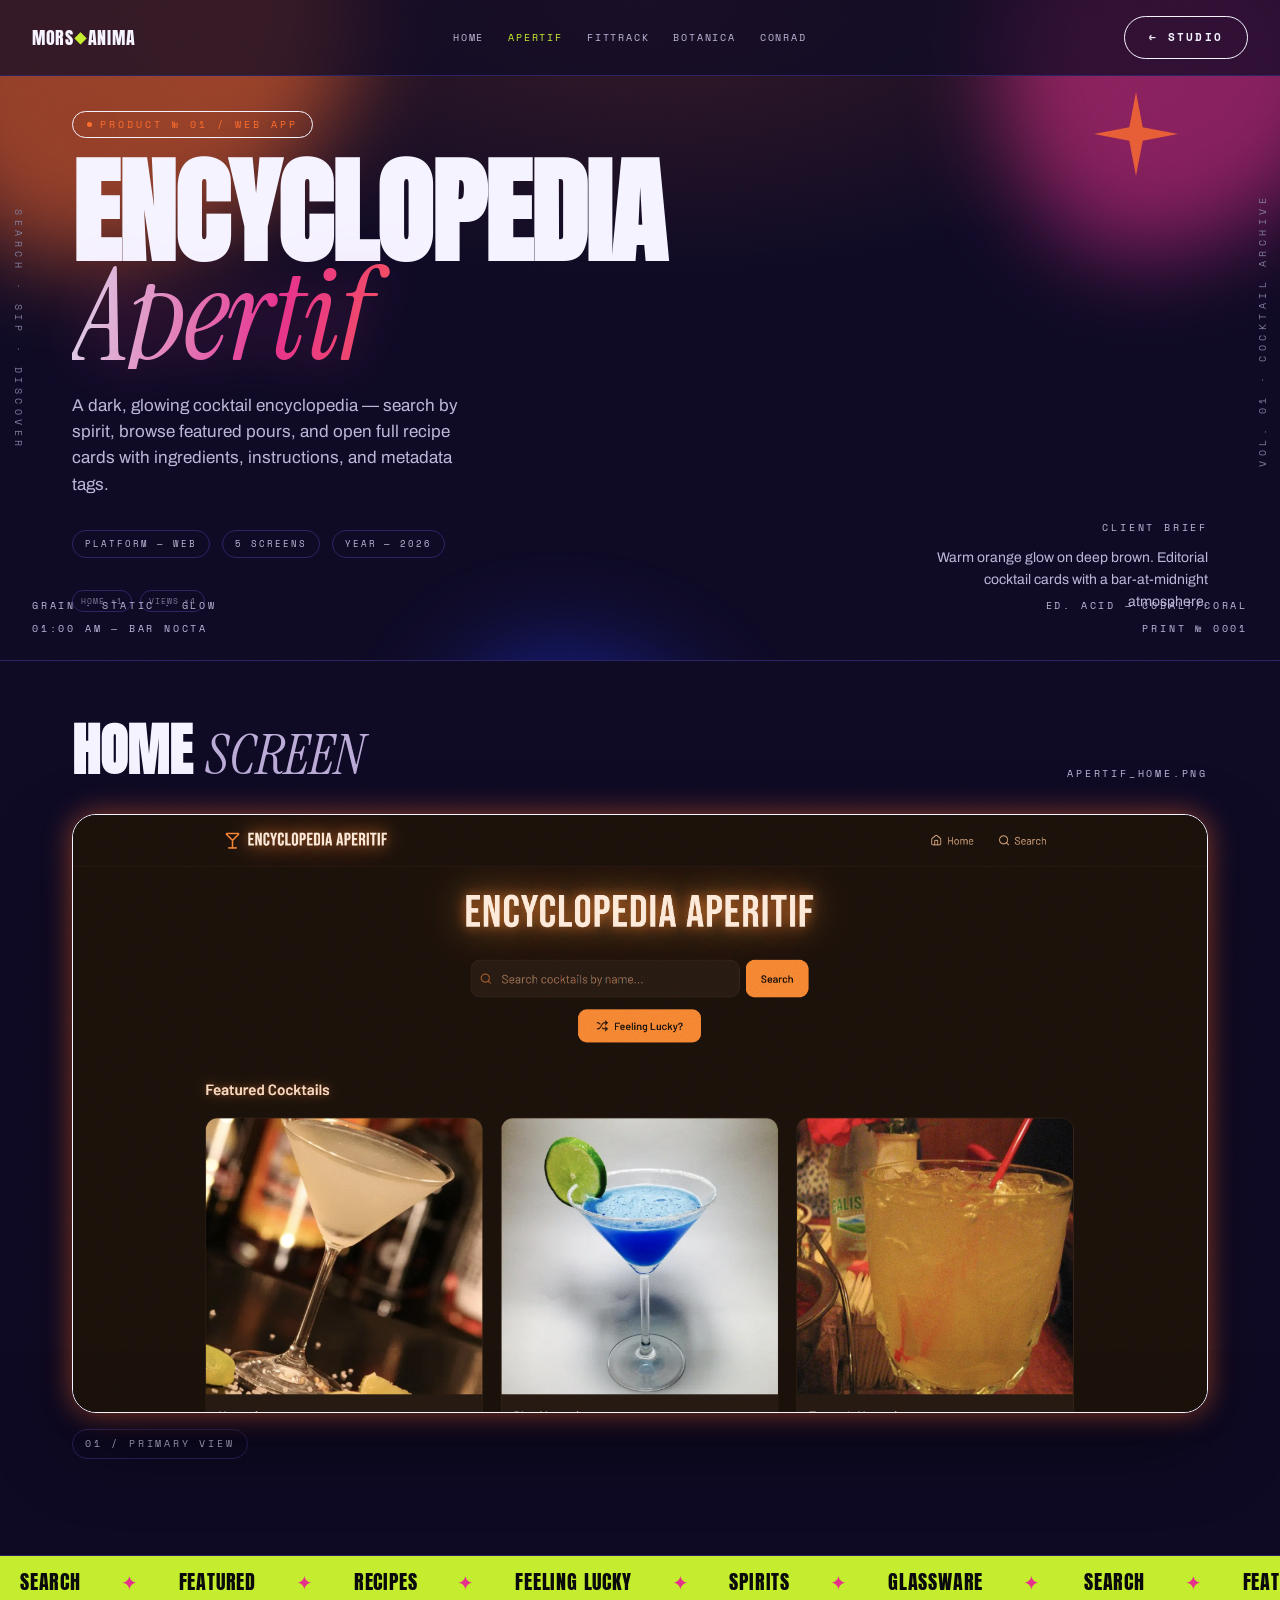
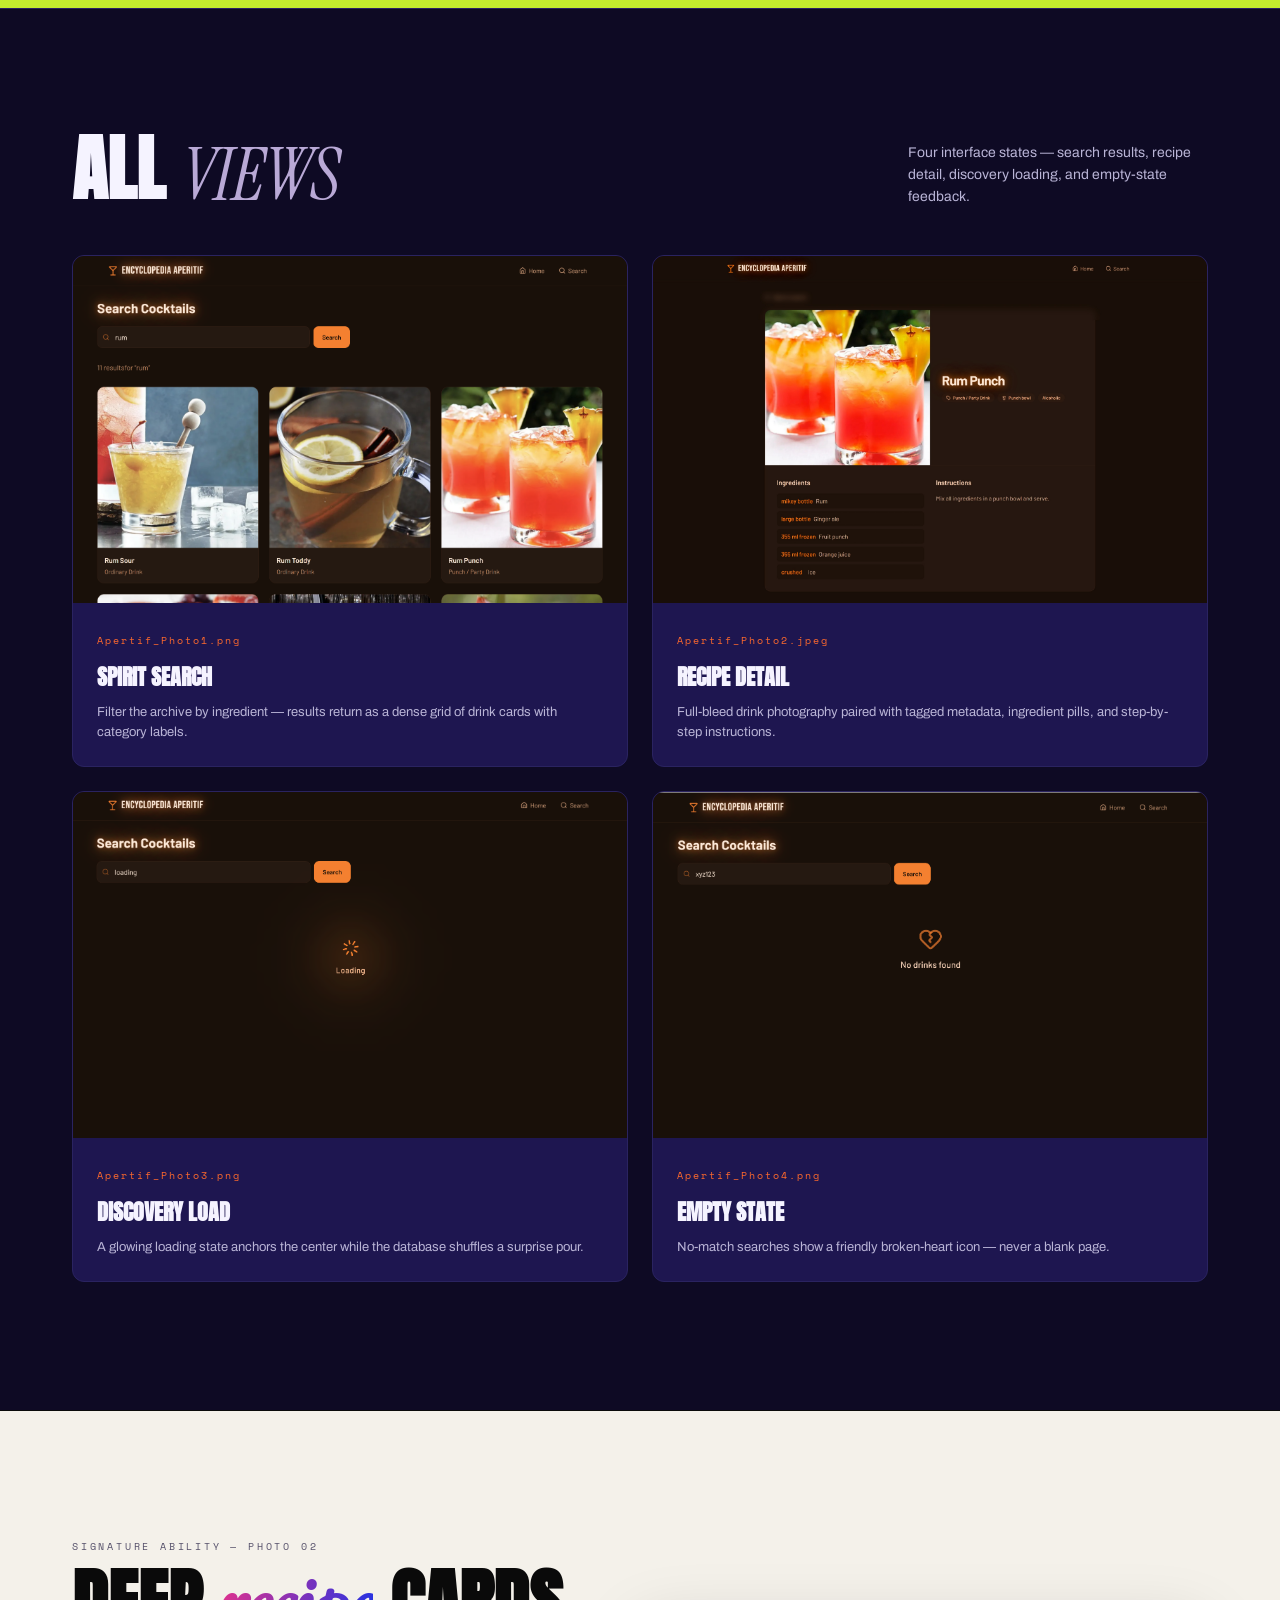
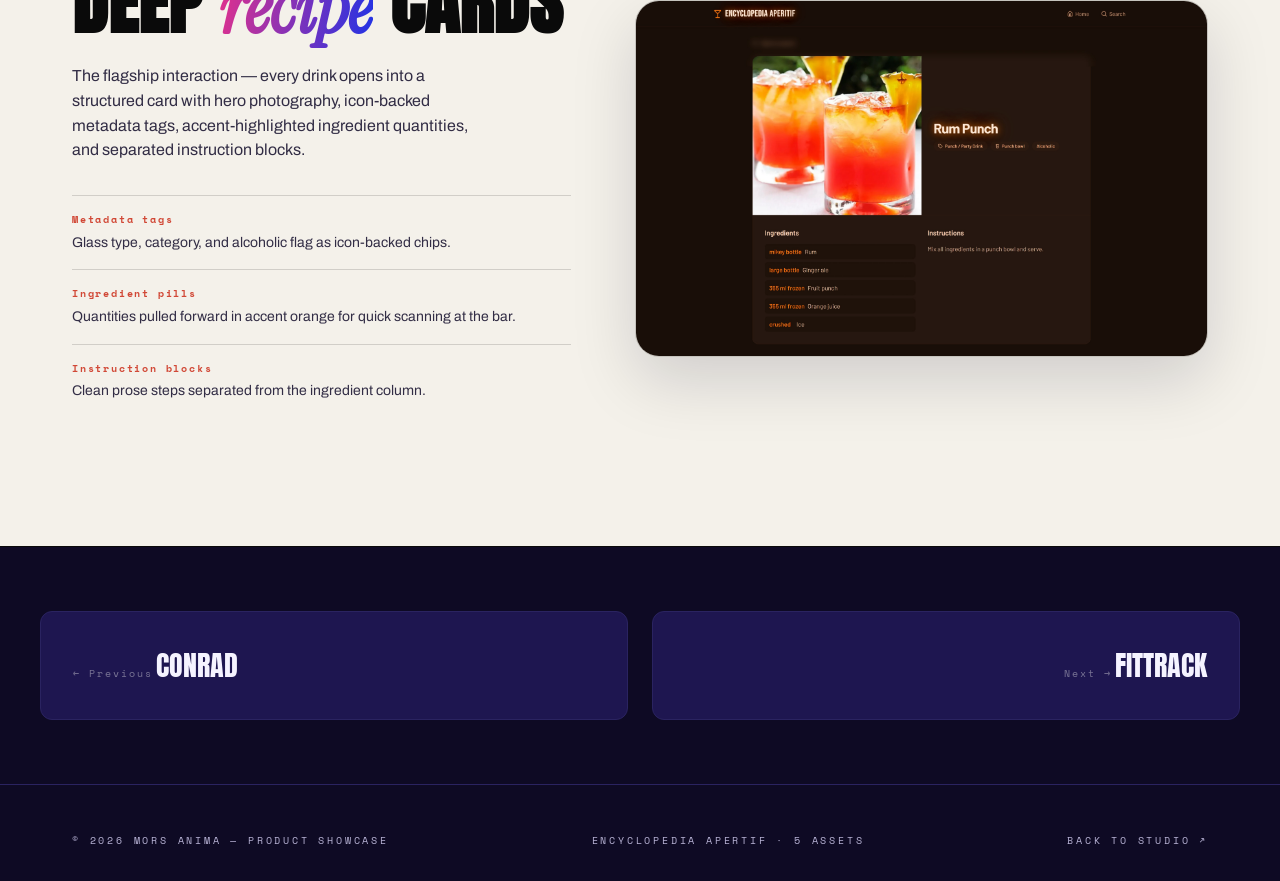
==== product-apertif.html @ 8bf696ba "Initial commit" ====
<!DOCTYPE html>
<html lang="en">
<head>
<meta charset="UTF-8" />
<meta name="viewport" content="width=device-width, initial-scale=1.0" />
<title>Encyclopedia Apertif — Product</title>
<link rel="preconnect" href="https://fonts.googleapis.com" />
<link rel="preconnect" href="https://fonts.gstatic.com" crossorigin />
<link href="https://fonts.googleapis.com/css2?family=Anton&family=Archivo:wght@400;500;600;700;900&family=Instrument+Serif:ital@0;1&family=Space+Mono:wght@400;700&display=swap" rel="stylesheet" />
<link rel="stylesheet" href="product.css" />
</head>
<body class="theme-apertif">
<div class="grain" aria-hidden="true"></div>

<nav>
  <a class="brand" href="index.html">MORS<span>◆</span>ANIMA</a>
  <div class="nav-links">
    <a href="index.html">Home</a>
    <a href="product-apertif.html" class="active">Apertif</a>
    <a href="product-fittrack.html">FitTrack</a>
    <a href="product-botanica.html">Botanica</a>
    <a href="product-conrad.html">Conrad</a>
  </div>
  <a href="index.html" class="btn btn-ghost">← Studio</a>
</nav>

<header class="product-hero">
  <div class="blobs" aria-hidden="true">
    <div class="blob b1"></div>
    <div class="blob b2"></div>
    <div class="blob b3"></div>
  </div>
  <svg class="starburst" viewBox="0 0 100 100" aria-hidden="true">
    <g fill="var(--product-accent)"><path d="M50 0 L58 42 L100 50 L58 58 L50 100 L42 58 L0 50 L42 42 Z"/></g>
  </svg>
  <div class="vtext left">Search · Sip · Discover</div>
  <div class="vtext right">Vol. 01 · Cocktail Archive</div>
  <div class="corner bl">
    <span class="label">Grain · Static · Glow</span>
    <span class="label">01:00 AM — Bar Nocta</span>
  </div>
  <div class="corner br">
    <span class="label">Ed. Acid — Cobalt/Coral</span>
    <span class="label">Print № 0001</span>
  </div>
  <div class="wrap hero-grid">
    <div>
      <span class="kicker">Product № 01 / Web App</span>
      <h1>
        Encyclopedia
        <span class="liquid">Apertif</span>
      </h1>
      <p class="lede">A dark, glowing cocktail encyclopedia — search by spirit, browse featured pours, and open full recipe cards with ingredients, instructions, and metadata tags.</p>
      <div class="meta-row">
        <span class="meta-pill">Platform — Web</span>
        <span class="meta-pill">5 Screens</span>
        <span class="meta-pill">Year — 2026</span>
      </div>
      <div class="image-index">
        <span>Home ×1</span><span>Views ×4</span>
      </div>
    </div>
    <div style="text-align:right">
      <div class="label">Client Brief</div>
      <p style="color:var(--text-2);font-size:14px;margin-top:var(--sp-3);max-width:36ch;margin-left:auto">
        Warm orange glow on deep brown. Editorial cocktail cards with a bar-at-midnight atmosphere.
      </p>
    </div>
  </div>
</header>

<section class="showcase">
  <div class="wrap">
    <div class="showcase-head">
      <h2>Home <em>screen</em></h2>
      <span class="label">Apertif_Home.png</span>
    </div>
    <div class="showcase-frame-wrap">
      <div class="frame">
        <img src="Assets/Encyclopedia%20Apertif/Apertif_Home.png" alt="Encyclopedia Apertif home page with search bar and featured cocktails" />
      </div>
      <span class="frame-label label">01 / Primary view</span>
    </div>
  </div>
</section>

<div class="marquee" aria-hidden="true">
  <div class="marquee-track">
    <span>Search</span><span>Featured</span><span>Recipes</span><span>Feeling Lucky</span><span>Spirits</span><span>Glassware</span>
    <span>Search</span><span>Featured</span><span>Recipes</span><span>Feeling Lucky</span><span>Spirits</span><span>Glassware</span>
  </div>
</div>

<section class="gallery">
  <div class="wrap">
    <div class="sec-head">
      <h2>All <em>views</em></h2>
      <p class="aside">Four interface states — search results, recipe detail, discovery loading, and empty-state feedback.</p>
    </div>
    <div class="gallery-grid gallery-grid-4">
      <article class="shot">
        <img src="Assets/Encyclopedia%20Apertif/Apertif_Photo1.png" alt="Search results for rum cocktails" />
        <div class="shot-body">
          <span class="shot-num">Apertif_Photo1.png</span>
          <h3>Spirit Search</h3>
          <p>Filter the archive by ingredient — results return as a dense grid of drink cards with category labels.</p>
        </div>
      </article>
      <article class="shot">
        <img src="Assets/Encyclopedia%20Apertif/Apertif_Photo2.jpeg" alt="Rum Punch recipe detail page" />
        <div class="shot-body">
          <span class="shot-num">Apertif_Photo2.jpeg</span>
          <h3>Recipe Detail</h3>
          <p>Full-bleed drink photography paired with tagged metadata, ingredient pills, and step-by-step instructions.</p>
        </div>
      </article>
      <article class="shot">
        <img src="Assets/Encyclopedia%20Apertif/Apertif_Photo3.png" alt="Loading state with orange glow spinner" />
        <div class="shot-body">
          <span class="shot-num">Apertif_Photo3.png</span>
          <h3>Discovery Load</h3>
          <p>A glowing loading state anchors the center while the database shuffles a surprise pour.</p>
        </div>
      </article>
      <article class="shot">
        <img src="Assets/Encyclopedia%20Apertif/Apertif_Photo4.png" alt="Empty search state with broken heart icon" />
        <div class="shot-body">
          <span class="shot-num">Apertif_Photo4.png</span>
          <h3>Empty State</h3>
          <p>No-match searches show a friendly broken-heart icon — never a blank page.</p>
        </div>
      </article>
    </div>
  </div>
</section>

<section class="feature">
  <div class="wrap feature-grid">
    <div>
      <div class="label">Signature ability — Photo 02</div>
      <h2>Deep <em>recipe</em> cards</h2>
      <p>The flagship interaction — every drink opens into a structured card with hero photography, icon-backed metadata tags, accent-highlighted ingredient quantities, and separated instruction blocks.</p>
      <ul class="feature-list">
        <li><b>Metadata tags</b>Glass type, category, and alcoholic flag as icon-backed chips.</li>
        <li><b>Ingredient pills</b>Quantities pulled forward in accent orange for quick scanning at the bar.</li>
        <li><b>Instruction blocks</b>Clean prose steps separated from the ingredient column.</li>
      </ul>
    </div>
    <div class="feature-frame">
      <img src="Assets/Encyclopedia%20Apertif/Apertif_Photo2.jpeg" alt="Feature highlight — full recipe card with ingredients and instructions" />
    </div>
  </div>
</section>

<section class="wrap product-nav">
  <a href="product-conrad.html">
    <span class="dir">← Previous</span>
    <span class="name">Conrad</span>
  </a>
  <a href="product-fittrack.html" style="text-align:right">
    <span class="dir">Next →</span>
    <span class="name">FitTrack</span>
  </a>
</section>

<footer>
  <div class="wrap footer-row">
    <span class="label">© 2026 Mors Anima — Product Showcase</span>
    <span class="label">Encyclopedia Apertif · 5 assets</span>
    <a href="index.html" class="label" style="color:var(--text-2);text-decoration:none">Back to studio ↗</a>
  </div>
</footer>
</body>
</html>
---- product.css ----
/* Shared product page styles — extends design.md tokens */
:root {
  --primary: #1E33E6;
  --secondary: #E6318A;
  --accent: #FF6A2C;
  --highlight: #C3ED2E;
  --signal: #D14836;
  --lavender: #B9A9D6;
  --lavender-soft: #DCD3EC;
  --bg: #0E0A24;
  --surface: #171041;
  --card: #1E1650;
  --cream: #F4F1EA;
  --text: #F5F3FF;
  --text-2: #B9B4D6;
  --text-muted: #7A7595;
  --ink: #0A0A0A;
  --border: #2A2360;
  --border-strong: #F5F3FF;
  --sp-1: 4px; --sp-2: 8px; --sp-3: 12px; --sp-4: 16px;
  --sp-6: 24px; --sp-8: 32px; --sp-12: 48px; --sp-16: 64px;
  --sp-24: 96px; --sp-32: 128px;
  --r-sm: 4px; --r-md: 8px; --r-lg: 12px; --r-xl: 24px; --r-full: 9999px;
  --glow: 0 0 24px rgba(30,51,230,.55);
  --glow-pink: 0 0 28px rgba(230,49,138,.55);
  --glow-lime: 0 0 26px rgba(195,237,46,.5);
  --ease: cubic-bezier(0.22, 1, 0.36, 1);
  --fast: 120ms; --medium: 240ms; --slow: 480ms;
  --f-display: "Instrument Serif", Georgia, serif;
  --f-cond: "Anton", "Archivo", sans-serif;
  --f-ui: "Archivo", system-ui, sans-serif;
  --f-mono: "Space Mono", ui-monospace, monospace;
  --product-accent: var(--accent);
  --product-glow: 0 0 28px rgba(255,106,44,.45);
  --hero-tint: rgba(30,51,230,.18);
}

* { margin: 0; padding: 0; box-sizing: border-box; }
html { scroll-behavior: smooth; }
body {
  background: var(--bg); color: var(--text);
  font-family: var(--f-ui); line-height: 1.55;
  overflow-x: hidden; -webkit-font-smoothing: antialiased;
}

.grain {
  position: fixed; inset: -50%; width: 200%; height: 200%;
  pointer-events: none; z-index: 9999; opacity: .16; mix-blend-mode: overlay;
  background-image: url("data:image/svg+xml,%3Csvg xmlns='http://www.w3.org/2000/svg' width='200' height='200'%3E%3Cfilter id='n'%3E%3CfeTurbulence type='fractalNoise' baseFrequency='0.85' numOctaves='3' stitchTiles='stitch'/%3E%3C/filter%3E%3Crect width='100%25' height='100%25' filter='url(%23n)'/%3E%3C/svg%3E");
  animation: static 0.6s steps(3) infinite;
}
@keyframes static {
  0% { transform: translate(0,0); }
  33% { transform: translate(-3%, 2%); }
  66% { transform: translate(2%, -2%); }
  100% { transform: translate(0,0); }
}
/* liquid motion — shared with the studio index */
@keyframes float1 { 0%,100%{transform:translate(0,0) scale(1)} 50%{transform:translate(50px,36px) scale(1.12)} }
@keyframes float2 { 0%,100%{transform:translate(0,0) scale(1)} 50%{transform:translate(-44px,-26px) scale(1.08)} }
@keyframes float3 { 0%,100%{transform:translate(0,0) scale(1)} 50%{transform:translate(26px,-44px) scale(0.9)} }
@keyframes morph {
  0%,100% { border-radius: 42% 58% 63% 37% / 45% 44% 56% 55%; }
  50%     { border-radius: 60% 40% 38% 62% / 58% 55% 45% 42%; }
}
@keyframes spin { to { transform: rotate(360deg); } }

.label {
  font-family: var(--f-mono); font-size: 10px; letter-spacing: .28em;
  text-transform: uppercase; color: var(--text-2);
}
.wrap { max-width: 1200px; margin: 0 auto; padding: 0 var(--sp-8); }

nav {
  position: fixed; top: 0; left: 0; right: 0; z-index: 100;
  display: flex; align-items: center; justify-content: space-between;
  padding: var(--sp-4) var(--sp-8);
  backdrop-filter: blur(8px);
  background: rgba(14,10,36,.72);
  border-bottom: 1px solid var(--border);
}
.brand {
  font-family: var(--f-cond); font-size: 18px; letter-spacing: .04em;
  text-transform: uppercase; text-decoration: none; color: var(--text);
}
.brand span { color: var(--highlight); }
.nav-links { display: flex; gap: var(--sp-6); flex-wrap: wrap; }
.nav-links a {
  font-family: var(--f-mono); font-size: 10px; letter-spacing: .18em;
  text-transform: uppercase; color: var(--text-2); text-decoration: none;
  transition: color var(--fast) var(--ease);
}
.nav-links a:hover, .nav-links a.active { color: var(--highlight); }
@media (max-width: 820px) { .nav-links { display: none; } }

.btn {
  font-family: var(--f-mono); font-size: 11px; letter-spacing: .2em;
  text-transform: uppercase; font-weight: 700;
  padding: 12px 24px; border-radius: var(--r-full);
  border: 1px solid transparent; cursor: pointer; text-decoration: none;
  display: inline-flex; align-items: center; gap: 8px;
  transition: transform var(--medium) var(--ease), box-shadow var(--medium) var(--ease);
}
.btn-primary { background: var(--primary); color: var(--text); box-shadow: var(--glow); }
.btn-primary:hover { transform: scale(1.03); }
.btn-ghost { border-color: var(--border-strong); color: var(--text); }
.btn-ghost:hover { border-color: var(--highlight); color: var(--highlight); }

/* ============ PRODUCT HERO ============ */
.product-hero {
  position: relative; padding: 110px var(--sp-8) var(--sp-12);
  overflow: hidden; border-bottom: 1px solid var(--border);
}
.product-hero::before {
  content: ""; position: absolute; inset: 0; z-index: 0;
  background: radial-gradient(ellipse 70% 60% at 50% 0%, var(--hero-tint), transparent 70%);
}
/* liquid blobs — decorative background layer (Principle 13) */
.product-hero .blobs {
  position: absolute; inset: 0; z-index: 0; pointer-events: none;
  filter: blur(46px); opacity: .55;
}
.product-hero .blob {
  position: absolute; mix-blend-mode: screen;
  border-radius: 42% 58% 63% 37% / 45% 44% 56% 55%;
  animation: float1 18s var(--ease) infinite, morph 12s var(--ease) infinite;
}
.product-hero .blob.b1 { width: 460px; height: 460px; background: var(--product-accent); top: -30%; left: -8%; }
.product-hero .blob.b2 { width: 360px; height: 360px; background: var(--secondary); top: -16%; right: -6%; animation: float2 22s var(--ease) infinite, morph 14s var(--ease) infinite; }
.product-hero .blob.b3 { width: 280px; height: 280px; background: var(--primary); bottom: -40%; left: 34%; opacity: .8; animation: float3 16s var(--ease) infinite, morph 10s var(--ease) infinite; }

/* starburst stamp motif (Principle 10) */
.product-hero .starburst {
  position: absolute; z-index: 1; width: 84px; height: 84px;
  top: 92px; right: 8%; opacity: .8;
  animation: spin 26s linear infinite;
}
@media (max-width: 900px) { .product-hero .starburst { display: none; } }

/* four-margin micro-labels — editorial density */
.product-hero .corner {
  position: absolute; z-index: 3;
}
.product-hero .corner.bl { bottom: var(--sp-6); left: var(--sp-8); }
.product-hero .corner.br { bottom: var(--sp-6); right: var(--sp-8); text-align: right; }
.product-hero .corner .label + .label { display: block; margin-top: 4px; }
@media (max-width: 900px) { .product-hero .corner { display: none; } }

.hero-grid {
  position: relative; z-index: 2;
  display: grid; grid-template-columns: 1fr 1fr; gap: var(--sp-12); align-items: end;
}
@media (max-width: 900px) { .hero-grid { grid-template-columns: 1fr; } }

.kicker {
  display: inline-flex; align-items: center; gap: var(--sp-2);
  font-family: var(--f-mono); font-size: 10px; letter-spacing: .3em;
  text-transform: uppercase; color: var(--product-accent);
  border: 1px solid var(--border-strong); border-radius: var(--r-full);
  padding: 5px 14px; margin-bottom: var(--sp-6);
}
.kicker::before {
  content: ""; width: 5px; height: 5px; border-radius: 50%;
  background: var(--product-accent); box-shadow: var(--product-glow);
}

.product-hero h1 {
  font-family: var(--f-cond);
  font-size: clamp(48px, 9vw, 120px);
  line-height: .88; text-transform: uppercase; letter-spacing: -.01em;
}
.product-hero h1 .liquid {
  display: block;
  font-family: var(--f-display); font-style: italic; font-weight: 400;
  text-transform: none; letter-spacing: -.02em;
  font-size: clamp(52px, 10vw, 140px); line-height: .82;
  background: linear-gradient(100deg, var(--lavender-soft), var(--secondary) 35%, var(--product-accent) 75%, var(--highlight));
  -webkit-background-clip: text; background-clip: text; color: transparent;
  filter: drop-shadow(0 4px 24px rgba(230,49,138,.3));
}
.product-hero .lede { color: var(--text-2); font-size: 17px; max-width: 42ch; margin-top: var(--sp-6); }
.meta-row { display: flex; flex-wrap: wrap; gap: var(--sp-3); margin-top: var(--sp-8); }
.meta-pill {
  font-family: var(--f-mono); font-size: 9px; letter-spacing: .22em;
  text-transform: uppercase; padding: 6px 12px;
  border: 1px solid var(--border); border-radius: var(--r-full); color: var(--text-2);
}

.vtext {
  position: absolute; z-index: 3; top: 50%;
  writing-mode: vertical-rl; transform: translateY(-50%);
  font-family: var(--f-mono); font-size: 10px; letter-spacing: .45em;
  text-transform: uppercase; color: var(--text-muted);
}
.vtext.left { left: 10px; }
.vtext.right { right: 10px; transform: translateY(-50%) rotate(180deg); }
@media (max-width: 900px) { .vtext { display: none; } }

/* ============ HOME SHOWCASE ============ */
.showcase { padding: var(--sp-16) 0 var(--sp-24); position: relative; }
.showcase-head {
  display: flex; justify-content: space-between; align-items: flex-end;
  gap: var(--sp-8); margin-bottom: var(--sp-8); flex-wrap: wrap;
}
.showcase-head h2 {
  font-family: var(--f-cond); font-size: clamp(32px, 5vw, 56px);
  text-transform: uppercase; line-height: .92;
}
.showcase-head h2 em { font-family: var(--f-display); font-style: italic; color: var(--lavender); font-weight: 400; }

.showcase-frame-wrap {
  display: flex; flex-direction: column; align-items: flex-start; gap: var(--sp-4);
}
.frame {
  position: relative; width: 100%;
  border: 1px solid var(--border-strong);
  border-radius: var(--r-xl); overflow: hidden;
  box-shadow: var(--product-glow), 0 32px 80px rgba(0,0,0,.45);
}
.frame::before {
  content: ""; position: absolute; inset: 0; z-index: 2; pointer-events: none;
  background-image: url("data:image/svg+xml,%3Csvg xmlns='http://www.w3.org/2000/svg' width='160' height='160'%3E%3Cfilter id='g'%3E%3CfeTurbulence type='fractalNoise' baseFrequency='0.75' numOctaves='3'/%3E%3C/filter%3E%3Crect width='100%25' height='100%25' filter='url(%23g)' opacity='0.12'/%3E%3C/svg%3E");
  mix-blend-mode: overlay;
}
.frame img { display: block; width: 100%; height: auto; vertical-align: middle; }
.frame-label {
  display: inline-block;
  background: rgba(14,10,36,.85); border: 1px solid var(--border);
  padding: 6px 12px; border-radius: var(--r-full);
}

/* ============ MARQUEE ============ */
.marquee {
  border-top: 1px solid var(--border); border-bottom: 1px solid var(--border);
  background: var(--highlight); color: var(--ink);
  overflow: hidden; white-space: nowrap; padding: 10px 0;
}
.marquee-track { display: inline-block; animation: scroll 20s linear infinite; }
.marquee-track span {
  font-family: var(--f-cond); font-size: 20px; text-transform: uppercase;
  letter-spacing: .04em; padding: 0 20px;
}
.marquee-track span::after { content: "✦"; margin-left: 40px; color: var(--secondary); }
@keyframes scroll { to { transform: translateX(-50%); } }

/* ============ SECONDARY GALLERY ============ */
.gallery { padding: var(--sp-32) 0; }
.sec-head {
  display: flex; align-items: flex-end; justify-content: space-between;
  gap: var(--sp-8); margin-bottom: var(--sp-12); flex-wrap: wrap;
}
.sec-head h2 {
  font-family: var(--f-cond); font-size: clamp(36px, 6vw, 72px);
  line-height: .9; text-transform: uppercase; max-width: 14ch;
}
.sec-head h2 em { font-family: var(--f-display); font-style: italic; color: var(--lavender); font-weight: 400; }
.sec-head .aside { max-width: 300px; color: var(--text-2); font-size: 14px; }

.gallery-grid {
  display: grid; grid-template-columns: repeat(3, 1fr); gap: var(--sp-6);
}
@media (max-width: 900px) { .gallery-grid { grid-template-columns: 1fr; } }

.shot {
  position: relative; background: var(--card); border: 1px solid var(--border);
  border-radius: var(--r-lg); overflow: hidden;
  transition: transform var(--medium) var(--ease), border-color var(--fast), box-shadow var(--medium);
}
.shot:hover { transform: translateY(-4px); border-color: var(--primary); box-shadow: var(--glow); }
.shot img { width: 100%; display: block; aspect-ratio: 16/10; object-fit: cover; object-position: top; }
.shot-body { padding: var(--sp-6); position: relative; z-index: 1; }
.shot-num { font-family: var(--f-mono); font-size: 10px; letter-spacing: .2em; color: var(--product-accent); }
.shot h3 { font-family: var(--f-cond); font-size: 22px; text-transform: uppercase; margin: var(--sp-2) 0 var(--sp-2); }
.shot p { font-size: 13px; color: var(--text-2); }

/* ============ FEATURE SPOTLIGHT ============ */
.feature {
  padding: var(--sp-32) 0;
  background: var(--cream); color: var(--ink);
  border-top: 1px solid var(--ink); border-bottom: 1px solid var(--ink);
}
.feature-grid {
  display: grid; grid-template-columns: 1fr 1.15fr; gap: var(--sp-16); align-items: center;
}
@media (max-width: 900px) { .feature-grid { grid-template-columns: 1fr; } }
.feature-grid.reverse { grid-template-columns: 1.15fr 1fr; }
@media (max-width: 900px) { .feature-grid.reverse { grid-template-columns: 1fr; } }

.feature .label { color: #55506a; }
.feature h2 {
  font-family: var(--f-cond); font-size: clamp(36px, 6vw, 72px);
  line-height: .88; text-transform: uppercase; margin-top: var(--sp-4);
}
.feature h2 em {
  font-family: var(--f-display); font-style: italic; text-transform: none;
  background: linear-gradient(100deg, var(--secondary), var(--primary));
  -webkit-background-clip: text; background-clip: text; color: transparent;
}
.feature p { margin-top: var(--sp-6); font-size: 16px; color: #322d45; max-width: 44ch; }
.feature-list { margin-top: var(--sp-8); list-style: none; }
.feature-list li {
  border-top: 1px solid rgba(10,10,10,.15); padding: var(--sp-4) 0;
  font-size: 14px; color: #322d45;
}
.feature-list li b {
  display: block; font-family: var(--f-mono); font-size: 10px;
  letter-spacing: .18em; color: var(--signal); margin-bottom: 4px;
}

.feature-frame {
  border: 1px solid rgba(10,10,10,.2); border-radius: var(--r-xl);
  overflow: hidden; box-shadow: 0 24px 64px rgba(10,10,36,.15);
}
.feature-frame img { width: 100%; display: block; }
.feature-frame.mobile img { max-width: 360px; margin: 0 auto; }

/* multi-feature layouts */
.features-dark {
  padding: var(--sp-32) 0;
  border-top: 1px solid var(--border);
}
.features-dark .sec-head { margin-bottom: var(--sp-16); }
.feature-stack { display: flex; flex-direction: column; gap: var(--sp-24); }
.feature-block {
  display: grid; grid-template-columns: 1fr 1fr; gap: var(--sp-12); align-items: start;
  padding-bottom: var(--sp-24); border-bottom: 1px solid var(--border);
}
.feature-block:last-child { border-bottom: none; padding-bottom: 0; }
.feature-block.reverse { direction: rtl; }
.feature-block.reverse > * { direction: ltr; }
@media (max-width: 900px) {
  .feature-block, .feature-block.reverse { grid-template-columns: 1fr; direction: ltr; }
}
.feature-block .feature-copy h3 {
  font-family: var(--f-cond); font-size: clamp(28px, 4vw, 48px);
  text-transform: uppercase; line-height: .92; margin: var(--sp-4) 0 var(--sp-4);
}
.feature-block .feature-copy h3 em {
  font-family: var(--f-display); font-style: italic; text-transform: none; color: var(--lavender);
}
.feature-block .feature-copy p { color: var(--text-2); font-size: 15px; max-width: 42ch; }
/* feature-list on a dark canvas — keep detail text readable (soft lavender) */
.features-dark .feature-list li { color: var(--text-2); border-top-color: var(--border); }
.features-dark .feature-list li b { font-size: 13px; }
.feature-block .feature-num {
  font-family: var(--f-mono); font-size: 10px; letter-spacing: .22em;
  color: var(--product-accent);
}
.feature-block .frame-dark {
  border: 1px solid var(--border); border-radius: var(--r-xl); overflow: hidden;
  box-shadow: var(--product-glow);
}
.feature-block .frame-dark img { width: 100%; display: block; }
.feature-block .frame-dark.mobile { max-width: 380px; margin: 0 auto; }
.feature-block .frame-dark.modal { max-width: min(480px, 100%); margin: 0 auto; }

.gallery-grid-4 {
  grid-template-columns: repeat(2, 1fr);
}
@media (max-width: 640px) { .gallery-grid-4 { grid-template-columns: 1fr; } }

.gallery-grid-2 {
  grid-template-columns: repeat(2, 1fr); max-width: 820px; margin: 0 auto;
}
@media (max-width: 640px) { .gallery-grid-2 { grid-template-columns: 1fr; } }

.shot--mobile img { aspect-ratio: 9/19; object-fit: cover; object-position: top; }
.shot--wide img { aspect-ratio: 16/9; }
/* full-page captures — show the whole screenshot uncropped */
.shot--full img { aspect-ratio: auto; height: auto; object-fit: contain; background: var(--surface); }

.image-index {
  display: flex; flex-wrap: wrap; gap: var(--sp-2); margin-top: var(--sp-8);
}
.image-index span {
  font-family: var(--f-mono); font-size: 8px; letter-spacing: .12em;
  text-transform: uppercase; padding: 4px 8px;
  border: 1px solid var(--border); border-radius: var(--r-full); color: var(--text-muted);
}

/* ============ PRODUCT NAV FOOTER ============ */
.product-nav {
  padding: var(--sp-16) 0;
  display: grid; grid-template-columns: 1fr 1fr; gap: var(--sp-6);
}
@media (max-width: 640px) { .product-nav { grid-template-columns: 1fr; } }
.product-nav a {
  display: block; padding: var(--sp-8); background: var(--card);
  border: 1px solid var(--border); border-radius: var(--r-lg);
  text-decoration: none; color: var(--text);
  transition: border-color var(--fast), transform var(--medium);
}
.product-nav a:hover { border-color: var(--primary); transform: translateY(-3px); }
.product-nav .dir { font-family: var(--f-mono); font-size: 10px; letter-spacing: .2em; color: var(--text-muted); }
.product-nav .name { font-family: var(--f-cond); font-size: 28px; text-transform: uppercase; margin-top: var(--sp-2); }

footer {
  padding: var(--sp-12) 0 var(--sp-8);
  border-top: 1px solid var(--border);
}
.footer-row {
  display: flex; justify-content: space-between; flex-wrap: wrap; gap: var(--sp-4);
}

/* theme variants */
.theme-apertif { --product-accent: #FF6A2C; --product-glow: 0 0 28px rgba(255,106,44,.5); --hero-tint: rgba(255,106,44,.16); }
.theme-fittrack { --product-accent: #9395D3; --product-glow: 0 0 28px rgba(147,149,211,.55); --hero-tint: rgba(147,149,211,.18); }
.theme-botanica { --product-accent: #E6318A; --product-glow: 0 0 28px rgba(230,49,138,.45); --hero-tint: rgba(230,49,138,.16); }
.theme-conrad { --product-accent: #C3ED2E; --product-glow: 0 0 28px rgba(195,237,46,.42); --hero-tint: rgba(195,237,46,.14); }

@media (prefers-reduced-motion: reduce) {
  *, *::before, *::after { animation: none !important; scroll-behavior: auto; }
}
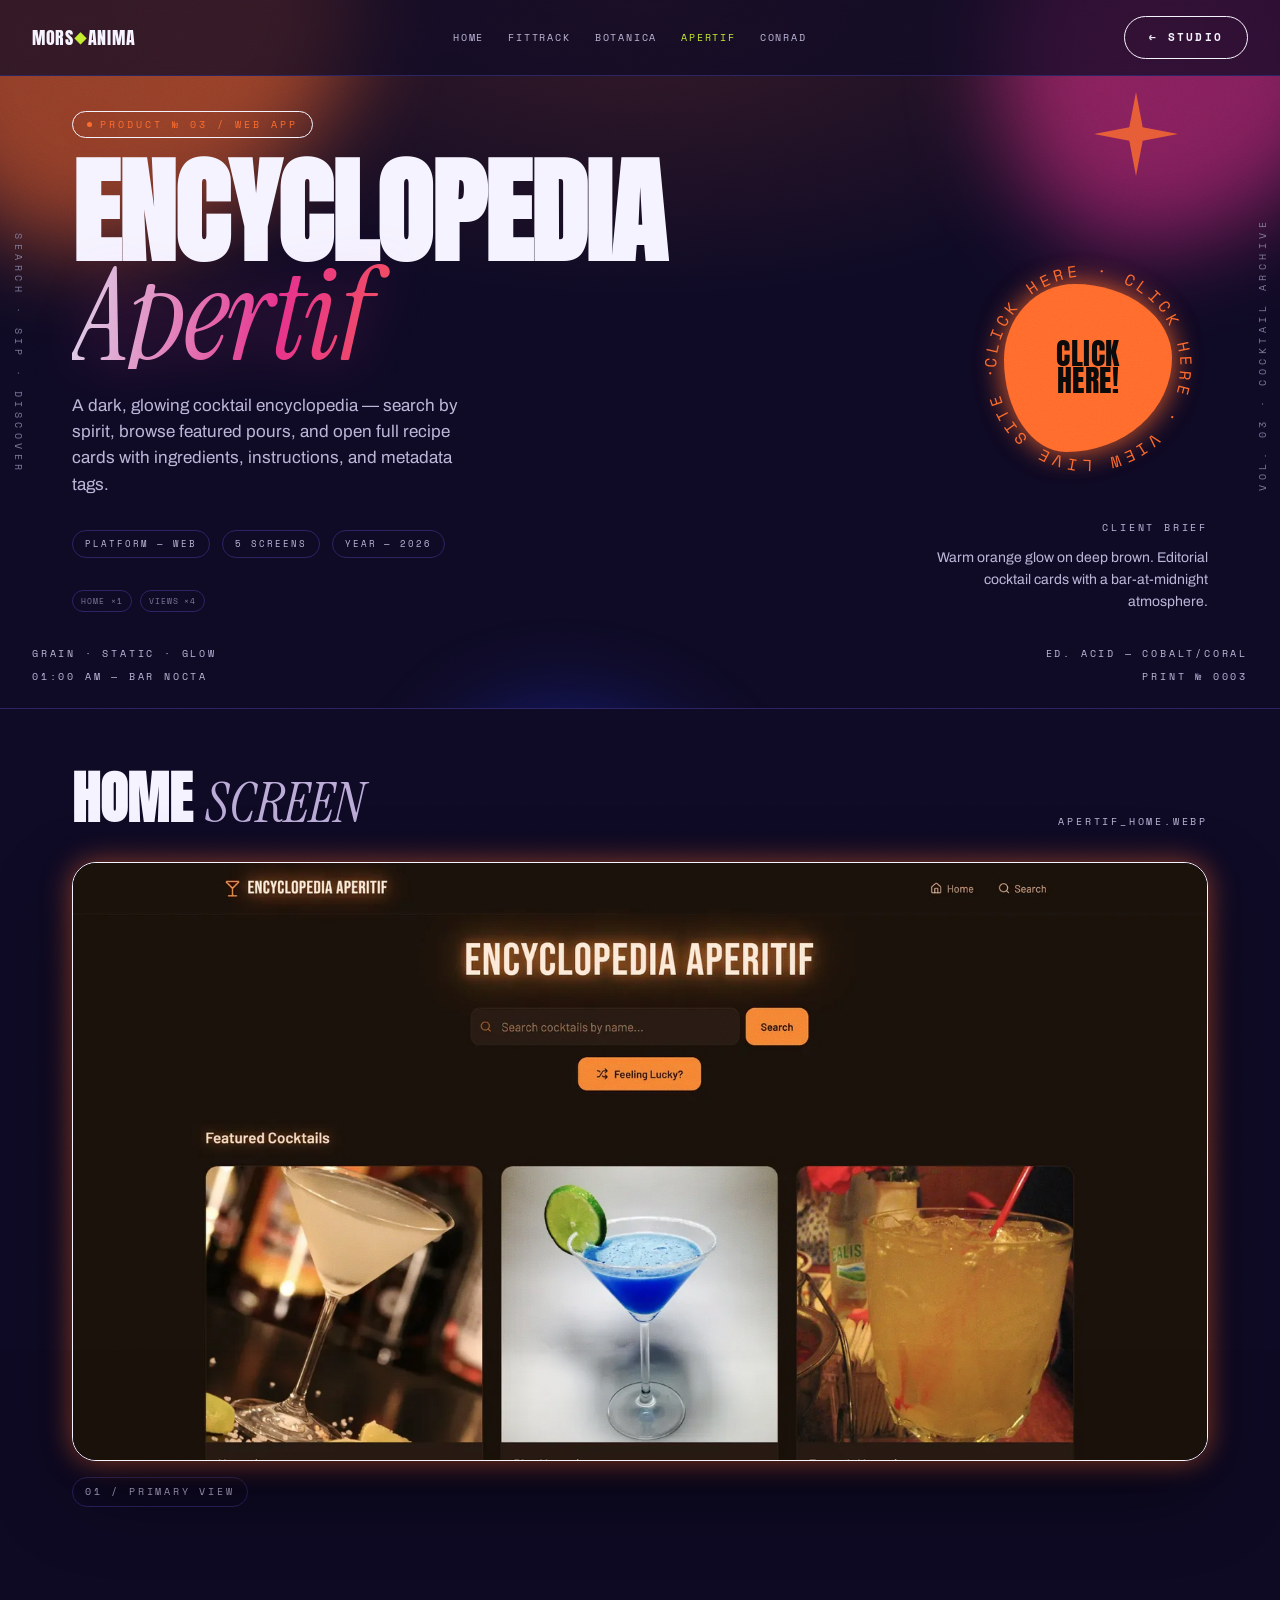
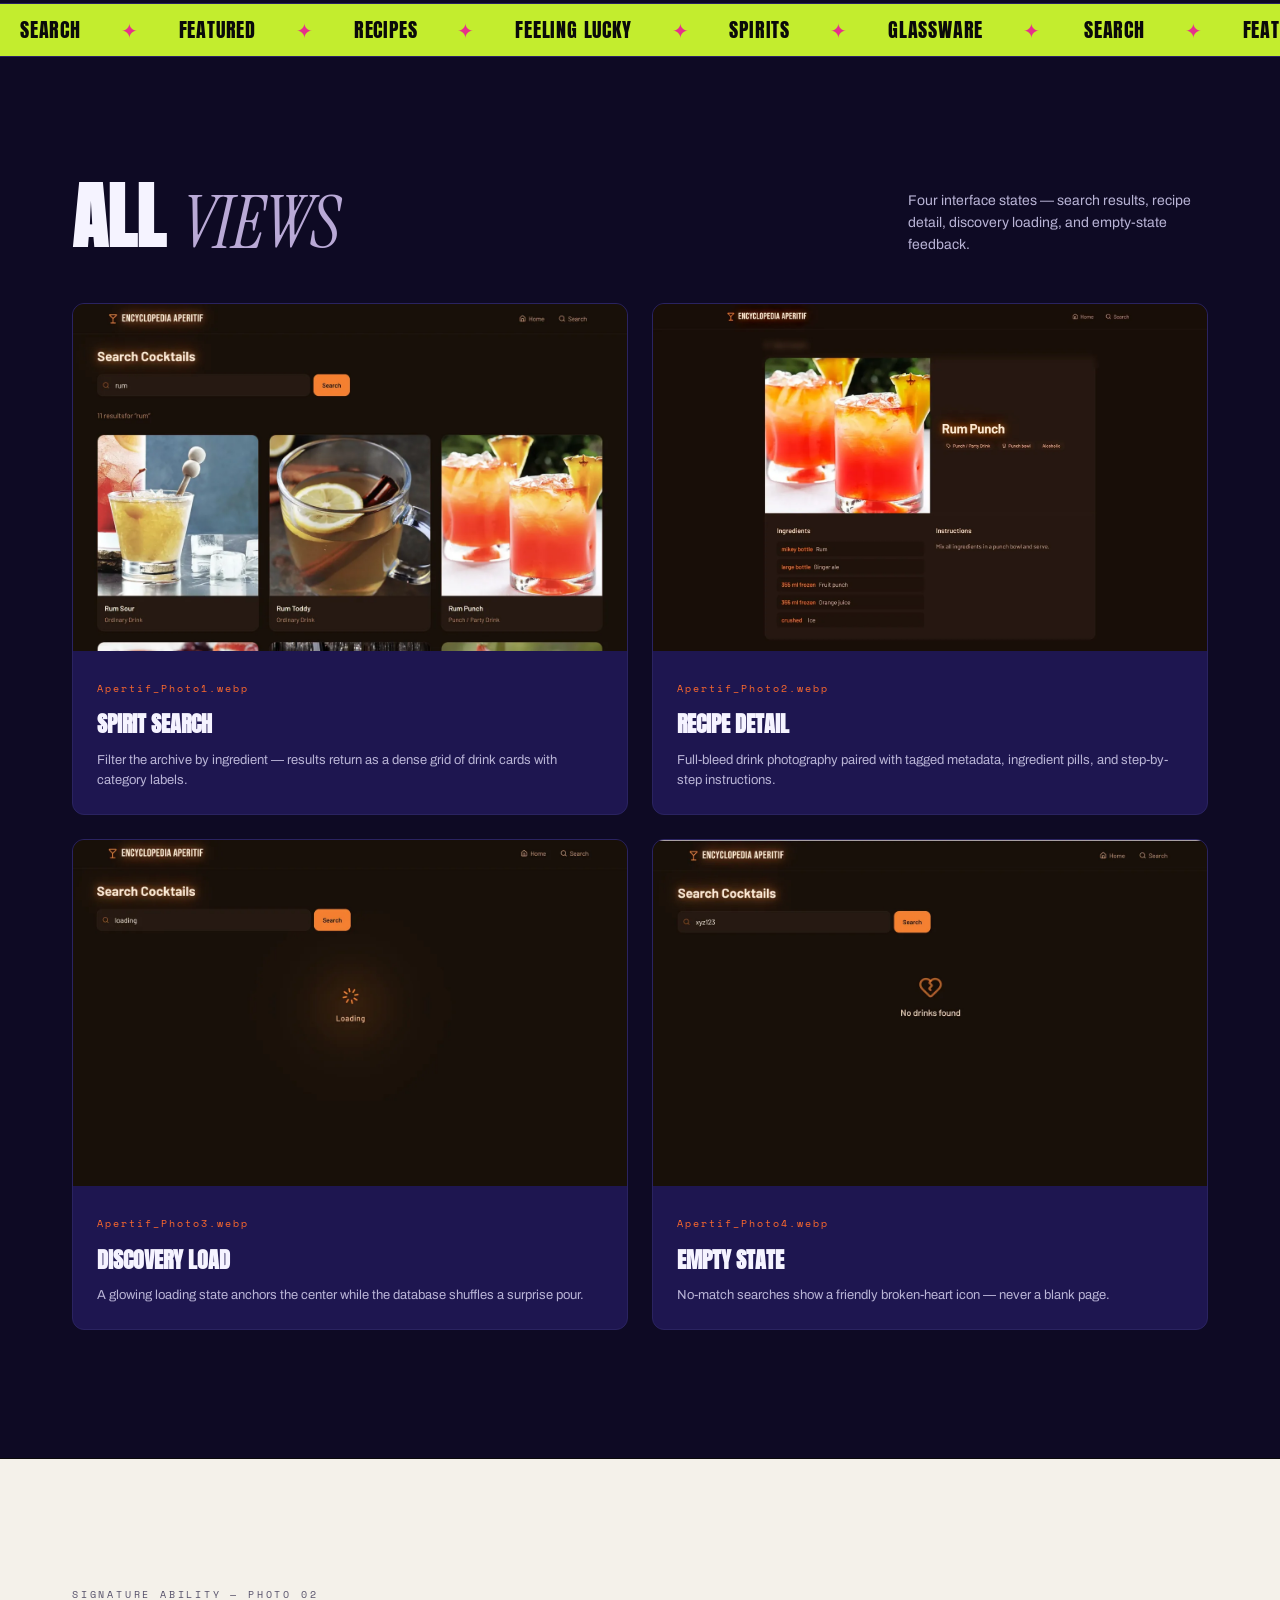
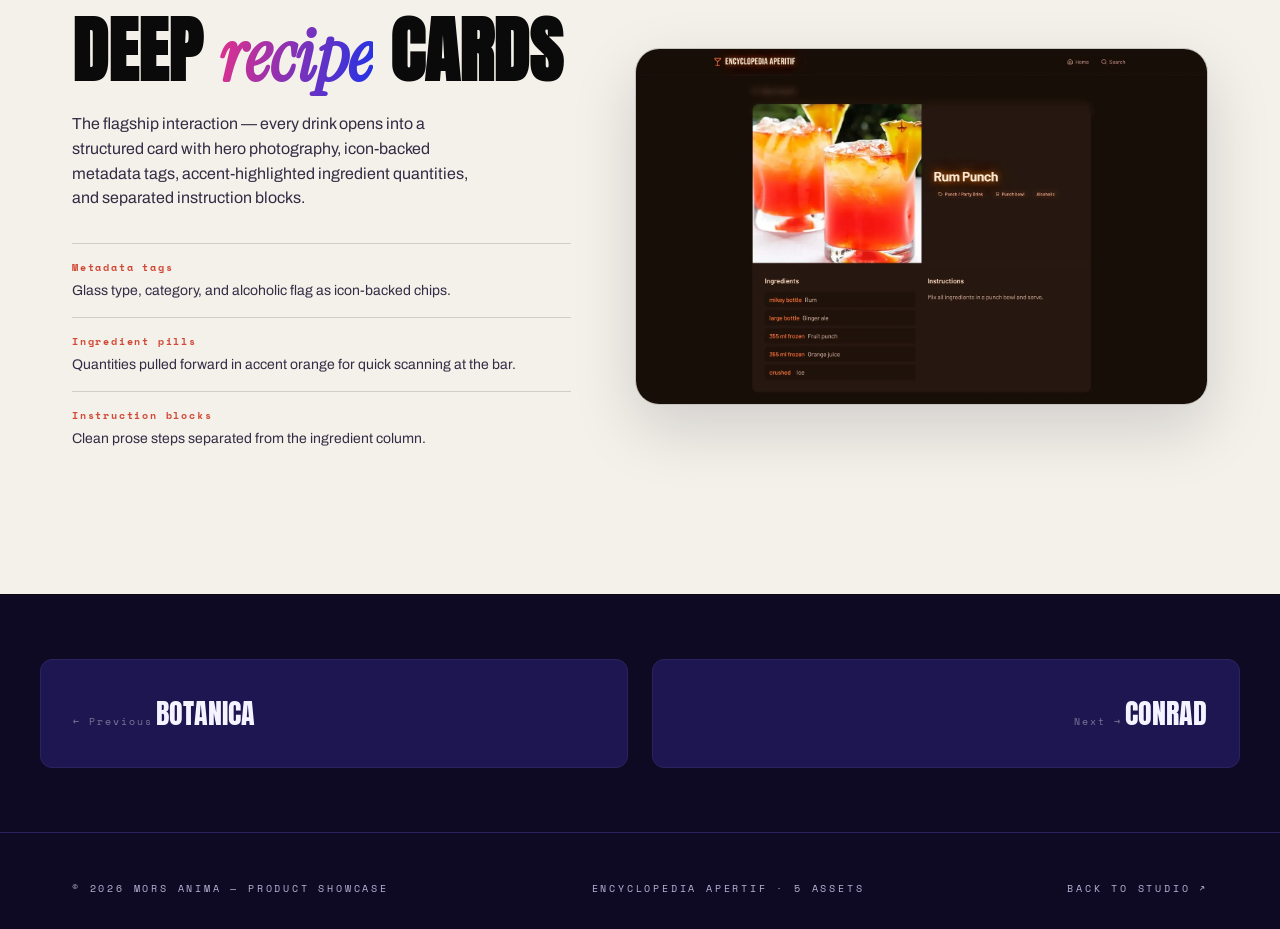
==== commit aad3ad2d: "7/8/26 Update for product pages" ====
--- a/product-apertif.html
+++ b/product-apertif.html
@@ -16,9 +16,9 @@
   <a class="brand" href="index.html">MORS<span>◆</span>ANIMA</a>
   <div class="nav-links">
     <a href="index.html">Home</a>
-    <a href="product-apertif.html" class="active">Apertif</a>
     <a href="product-fittrack.html">FitTrack</a>
     <a href="product-botanica.html">Botanica</a>
+    <a href="product-apertif.html" class="active">Apertif</a>
     <a href="product-conrad.html">Conrad</a>
   </div>
   <a href="index.html" class="btn btn-ghost">← Studio</a>
@@ -34,18 +34,18 @@
     <g fill="var(--product-accent)"><path d="M50 0 L58 42 L100 50 L58 58 L50 100 L42 58 L0 50 L42 42 Z"/></g>
   </svg>
   <div class="vtext left">Search · Sip · Discover</div>
-  <div class="vtext right">Vol. 01 · Cocktail Archive</div>
+  <div class="vtext right">Vol. 03 · Cocktail Archive</div>
   <div class="corner bl">
     <span class="label">Grain · Static · Glow</span>
     <span class="label">01:00 AM — Bar Nocta</span>
   </div>
   <div class="corner br">
     <span class="label">Ed. Acid — Cobalt/Coral</span>
-    <span class="label">Print № 0001</span>
+    <span class="label">Print № 0003</span>
   </div>
   <div class="wrap hero-grid">
     <div>
-      <span class="kicker">Product № 01 / Web App</span>
+      <span class="kicker">Product № 03 / Web App</span>
       <h1>
         Encyclopedia
         <span class="liquid">Apertif</span>
@@ -61,6 +61,15 @@
       </div>
     </div>
     <div style="text-align:right">
+      <a class="hero-badge" href="https://wonderful-cupcake-d71938.netlify.app/" target="_blank" rel="noopener" aria-label="Open the live Encyclopedia Apertif site in a new tab">
+        <svg class="hero-badge-ring" viewBox="0 0 120 120" aria-hidden="true">
+          <defs>
+            <path id="apertifBadgePath" d="M60,60 m-46,0 a46,46 0 1,1 92,0 a46,46 0 1,1 -92,0" />
+          </defs>
+          <text><textPath href="#apertifBadgePath" startOffset="0">CLICK HERE · CLICK HERE · VIEW LIVE SITE · </textPath></text>
+        </svg>
+        <span class="hero-badge-inner">Click<br>here!</span>
+      </a>
       <div class="label">Client Brief</div>
       <p style="color:var(--text-2);font-size:14px;margin-top:var(--sp-3);max-width:36ch;margin-left:auto">
         Warm orange glow on deep brown. Editorial cocktail cards with a bar-at-midnight atmosphere.
@@ -73,11 +82,11 @@
   <div class="wrap">
     <div class="showcase-head">
       <h2>Home <em>screen</em></h2>
-      <span class="label">Apertif_Home.png</span>
+      <span class="label">Apertif_Home.webp</span>
     </div>
     <div class="showcase-frame-wrap">
       <div class="frame">
-        <img src="Assets/Encyclopedia%20Apertif/Apertif_Home.png" alt="Encyclopedia Apertif home page with search bar and featured cocktails" />
+        <img src="Assets/Encyclopedia%20Apertif/Apertif_Home.webp" alt="Encyclopedia Apertif home page with search bar and featured cocktails" />
       </div>
       <span class="frame-label label">01 / Primary view</span>
     </div>
@@ -99,33 +108,33 @@
     </div>
     <div class="gallery-grid gallery-grid-4">
       <article class="shot">
-        <img src="Assets/Encyclopedia%20Apertif/Apertif_Photo1.png" alt="Search results for rum cocktails" />
+        <img src="Assets/Encyclopedia%20Apertif/Apertif_Photo1.webp" alt="Search results for rum cocktails" />
         <div class="shot-body">
-          <span class="shot-num">Apertif_Photo1.png</span>
+          <span class="shot-num">Apertif_Photo1.webp</span>
           <h3>Spirit Search</h3>
           <p>Filter the archive by ingredient — results return as a dense grid of drink cards with category labels.</p>
         </div>
       </article>
       <article class="shot">
-        <img src="Assets/Encyclopedia%20Apertif/Apertif_Photo2.jpeg" alt="Rum Punch recipe detail page" />
+        <img src="Assets/Encyclopedia%20Apertif/Apertif_Photo2.webp" alt="Rum Punch recipe detail page" />
         <div class="shot-body">
-          <span class="shot-num">Apertif_Photo2.jpeg</span>
+          <span class="shot-num">Apertif_Photo2.webp</span>
           <h3>Recipe Detail</h3>
           <p>Full-bleed drink photography paired with tagged metadata, ingredient pills, and step-by-step instructions.</p>
         </div>
       </article>
       <article class="shot">
-        <img src="Assets/Encyclopedia%20Apertif/Apertif_Photo3.png" alt="Loading state with orange glow spinner" />
+        <img src="Assets/Encyclopedia%20Apertif/Apertif_Photo3.webp" alt="Loading state with orange glow spinner" />
         <div class="shot-body">
-          <span class="shot-num">Apertif_Photo3.png</span>
+          <span class="shot-num">Apertif_Photo3.webp</span>
           <h3>Discovery Load</h3>
           <p>A glowing loading state anchors the center while the database shuffles a surprise pour.</p>
         </div>
       </article>
       <article class="shot">
-        <img src="Assets/Encyclopedia%20Apertif/Apertif_Photo4.png" alt="Empty search state with broken heart icon" />
+        <img src="Assets/Encyclopedia%20Apertif/Apertif_Photo4.webp" alt="Empty search state with broken heart icon" />
         <div class="shot-body">
-          <span class="shot-num">Apertif_Photo4.png</span>
+          <span class="shot-num">Apertif_Photo4.webp</span>
           <h3>Empty State</h3>
           <p>No-match searches show a friendly broken-heart icon — never a blank page.</p>
         </div>
@@ -147,19 +156,19 @@
       </ul>
     </div>
     <div class="feature-frame">
-      <img src="Assets/Encyclopedia%20Apertif/Apertif_Photo2.jpeg" alt="Feature highlight — full recipe card with ingredients and instructions" />
+      <img src="Assets/Encyclopedia%20Apertif/Apertif_Photo2.webp" alt="Feature highlight — full recipe card with ingredients and instructions" />
     </div>
   </div>
 </section>
 
 <section class="wrap product-nav">
-  <a href="product-conrad.html">
+  <a href="product-botanica.html">
     <span class="dir">← Previous</span>
+    <span class="name">Botanica</span>
+  </a>
+  <a href="product-conrad.html" style="text-align:right">
+    <span class="dir">Next →</span>
     <span class="name">Conrad</span>
-  </a>
-  <a href="product-fittrack.html" style="text-align:right">
-    <span class="dir">Next →</span>
-    <span class="name">FitTrack</span>
   </a>
 </section>
 
--- a/product.css
+++ b/product.css
@@ -108,7 +108,7 @@
 
 /* ============ PRODUCT HERO ============ */
 .product-hero {
-  position: relative; padding: 110px var(--sp-8) var(--sp-12);
+  position: relative; padding: 110px var(--sp-8) var(--sp-24);
   overflow: hidden; border-bottom: 1px solid var(--border);
 }
 .product-hero::before {
@@ -151,6 +151,42 @@
   display: grid; grid-template-columns: 1fr 1fr; gap: var(--sp-12); align-items: end;
 }
 @media (max-width: 900px) { .hero-grid { grid-template-columns: 1fr; } }
+
+/* circular "live site" stamp link — echoes the about-portrait ring */
+.hero-badge {
+  position: relative; z-index: 4;
+  display: grid; place-items: center;
+  width: 240px; height: 240px;
+  margin: 0 0 var(--sp-8) auto;
+  text-decoration: none;
+}
+.hero-badge-ring {
+  position: absolute; inset: 0; width: 100%; height: 100%;
+  animation: spin 20s linear infinite; pointer-events: none;
+}
+.hero-badge-ring text {
+  font-family: var(--f-mono); font-size: 8px; letter-spacing: .24em;
+  fill: var(--product-accent); text-transform: uppercase;
+}
+.hero-badge-inner {
+  position: relative; z-index: 2;
+  display: grid; place-items: center; text-align: center;
+  width: 70%; aspect-ratio: 1;
+  border-radius: 42% 58% 63% 37% / 45% 44% 56% 55%;
+  background: var(--product-accent); color: var(--ink);
+  font-family: var(--f-cond); text-transform: uppercase;
+  font-size: 30px; line-height: .88; letter-spacing: .02em;
+  box-shadow: var(--product-glow), var(--product-glow);
+  animation: morph 14s var(--ease) infinite;
+  transition: transform var(--medium) var(--ease);
+}
+.hero-badge:hover .hero-badge-inner { transform: scale(1.08); }
+.hero-badge:focus-visible { outline: 2px solid var(--border-strong); outline-offset: 8px; border-radius: var(--r-full); }
+@media (max-width: 900px) {
+  .hero-badge { width: 176px; height: 176px; margin: var(--sp-8) auto; }
+  .hero-badge-inner { font-size: 22px; }
+  .hero-badge-ring text { font-size: 8px; }
+}
 
 .kicker {
   display: inline-flex; align-items: center; gap: var(--sp-2);
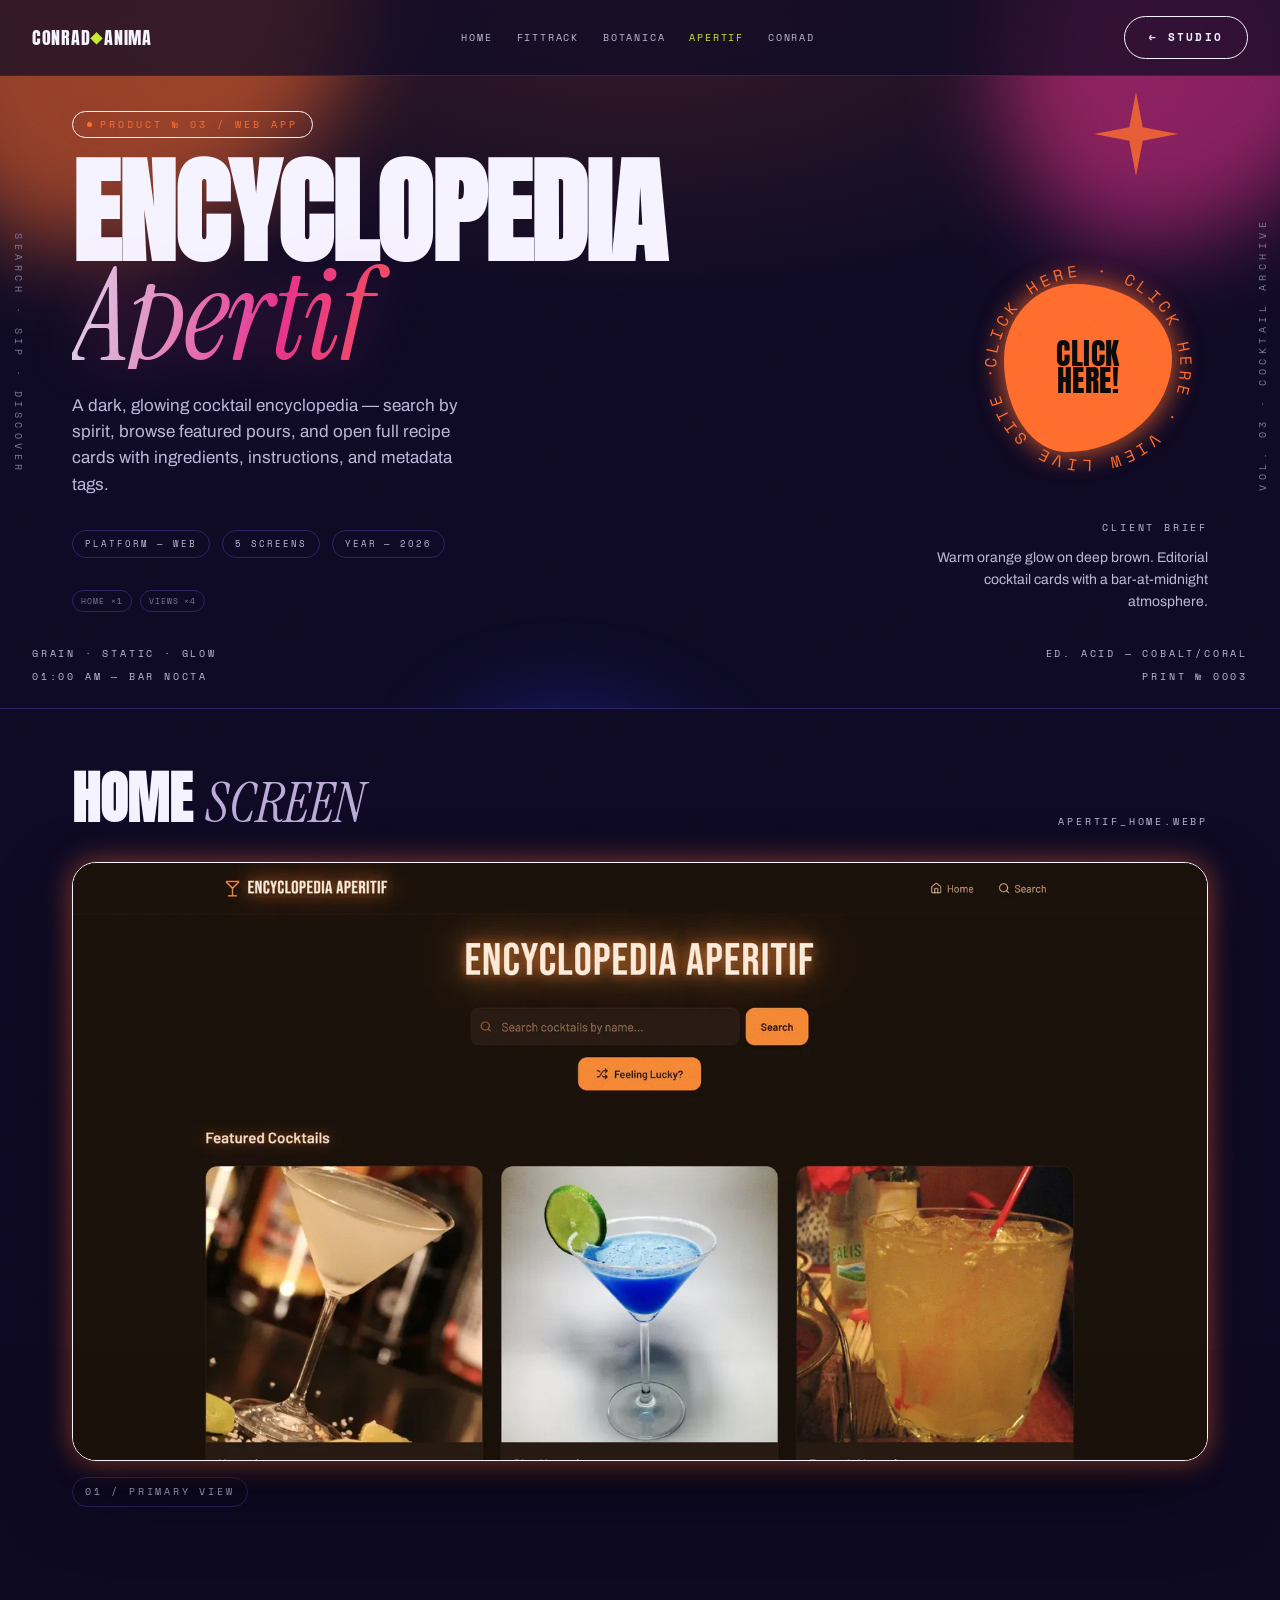
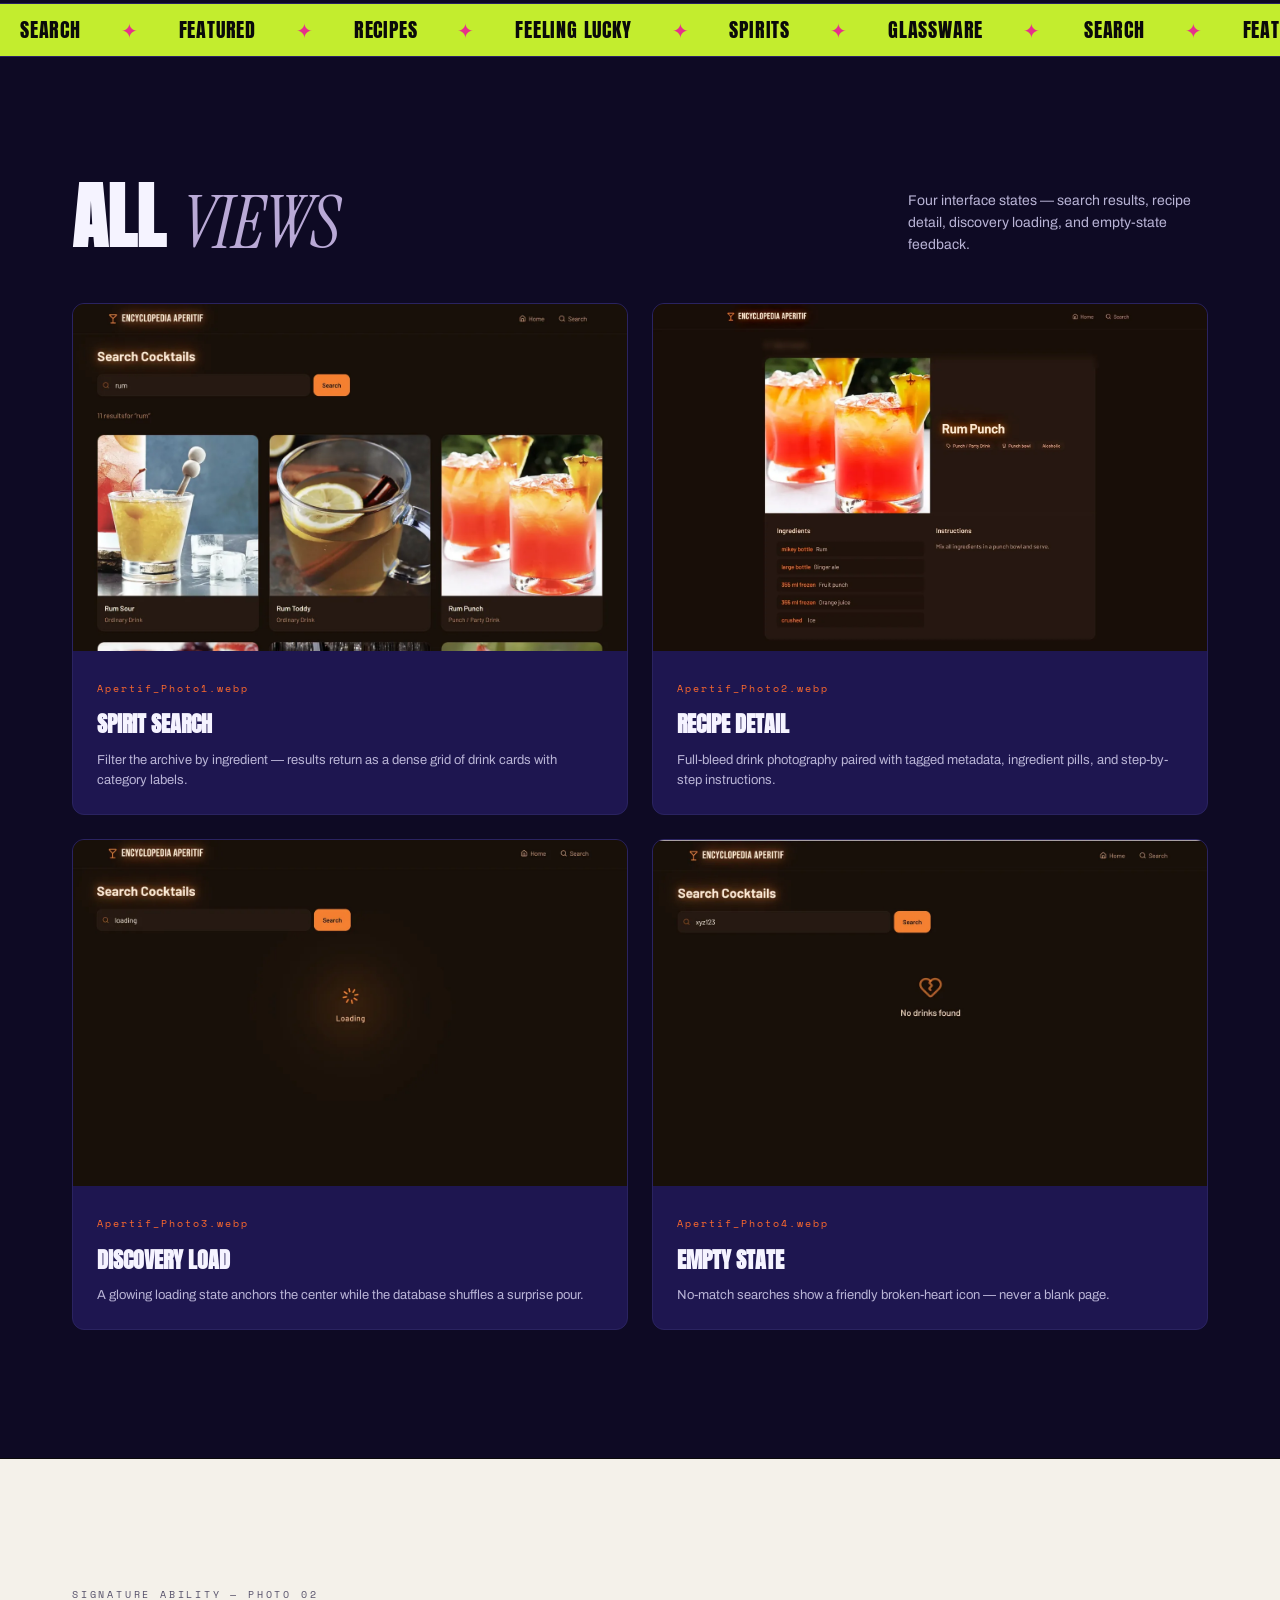
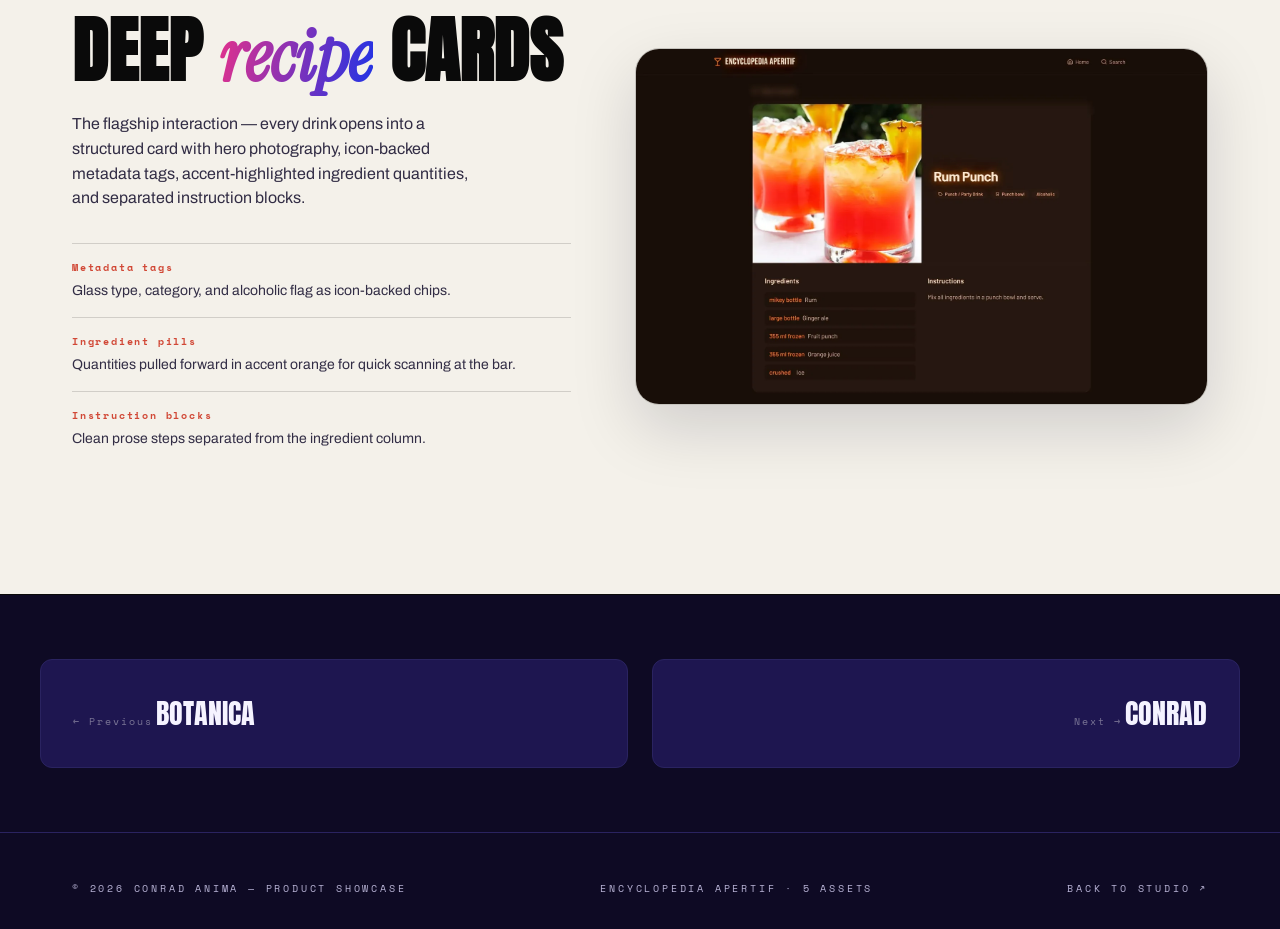
==== commit 9e6046ac: "website name update" ====
--- a/product-apertif.html
+++ b/product-apertif.html
@@ -13,7 +13,7 @@
 <div class="grain" aria-hidden="true"></div>
 
 <nav>
-  <a class="brand" href="index.html">MORS<span>◆</span>ANIMA</a>
+  <a class="brand" href="index.html">CONRAD<span>◆</span>ANIMA</a>
   <div class="nav-links">
     <a href="index.html">Home</a>
     <a href="product-fittrack.html">FitTrack</a>
@@ -174,7 +174,7 @@
 
 <footer>
   <div class="wrap footer-row">
-    <span class="label">© 2026 Mors Anima — Product Showcase</span>
+    <span class="label">© 2026 Conrad Anima — Product Showcase</span>
     <span class="label">Encyclopedia Apertif · 5 assets</span>
     <a href="index.html" class="label" style="color:var(--text-2);text-decoration:none">Back to studio ↗</a>
   </div>
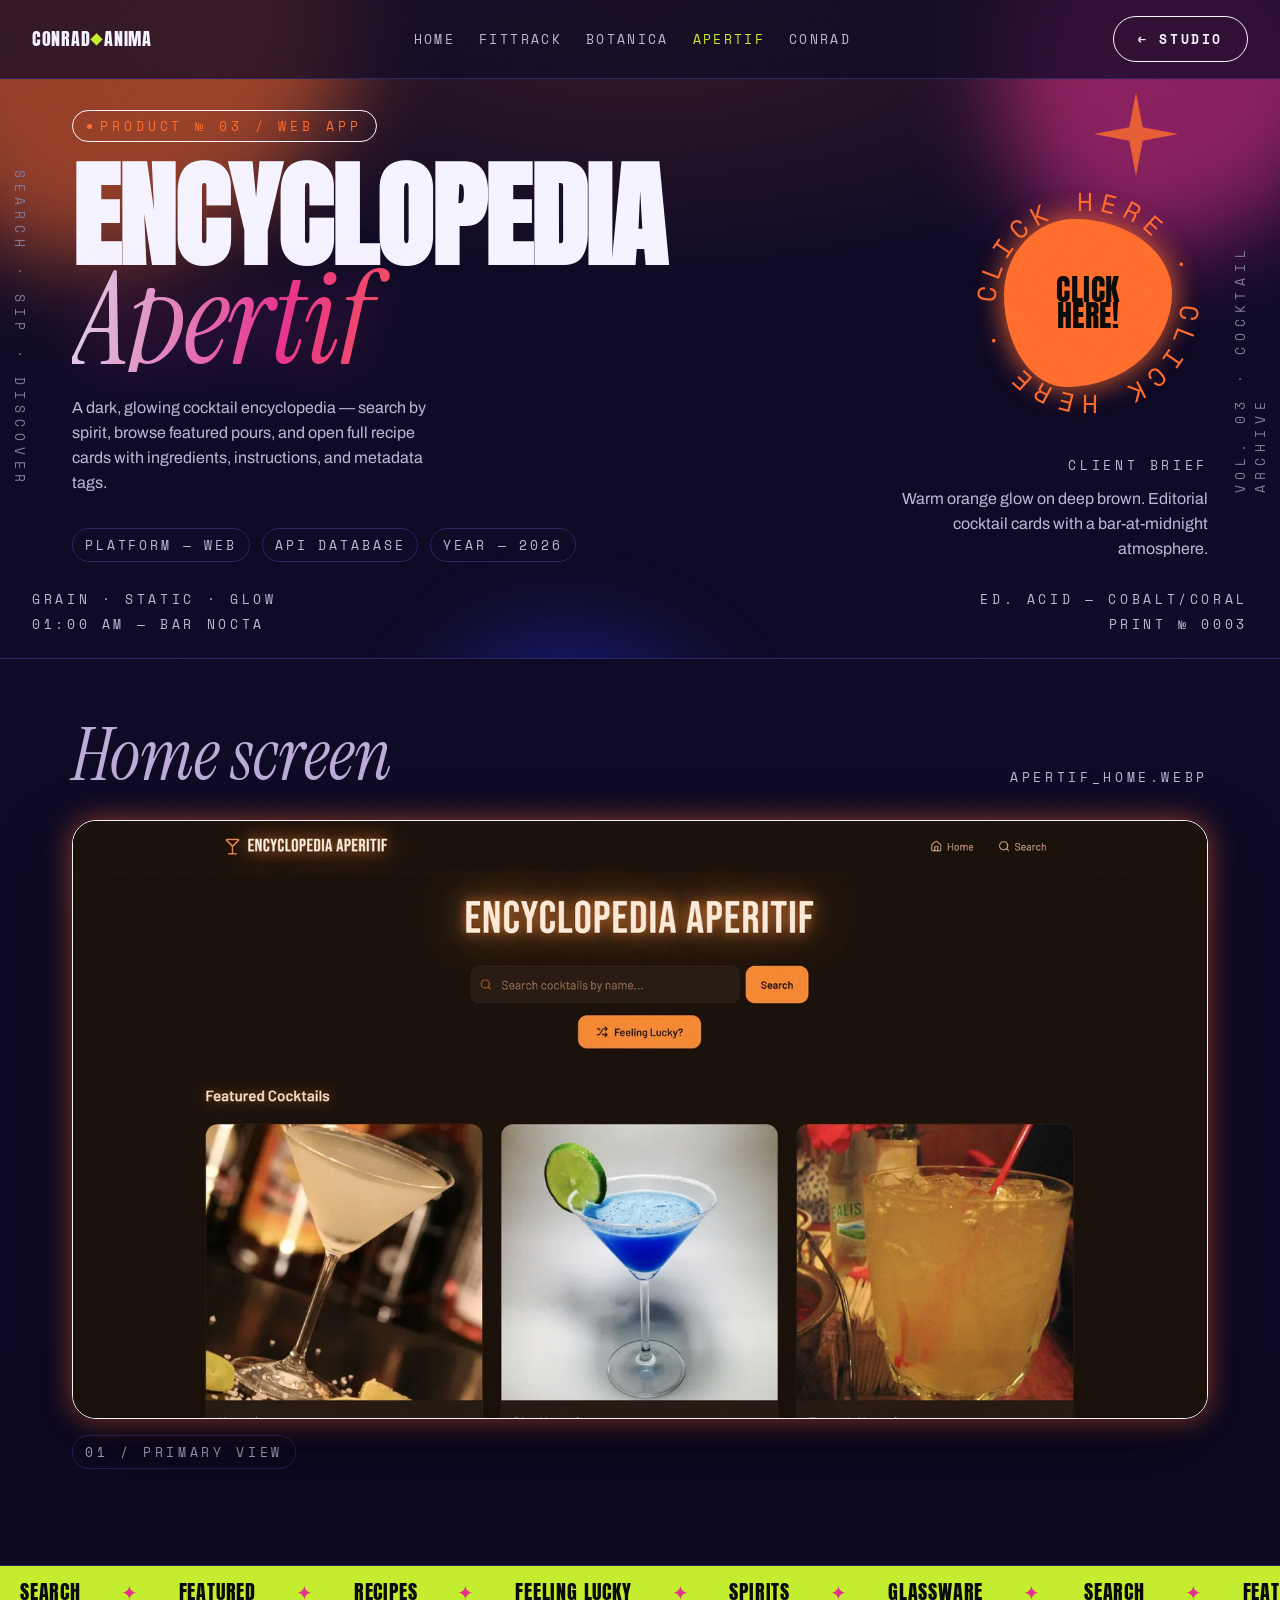
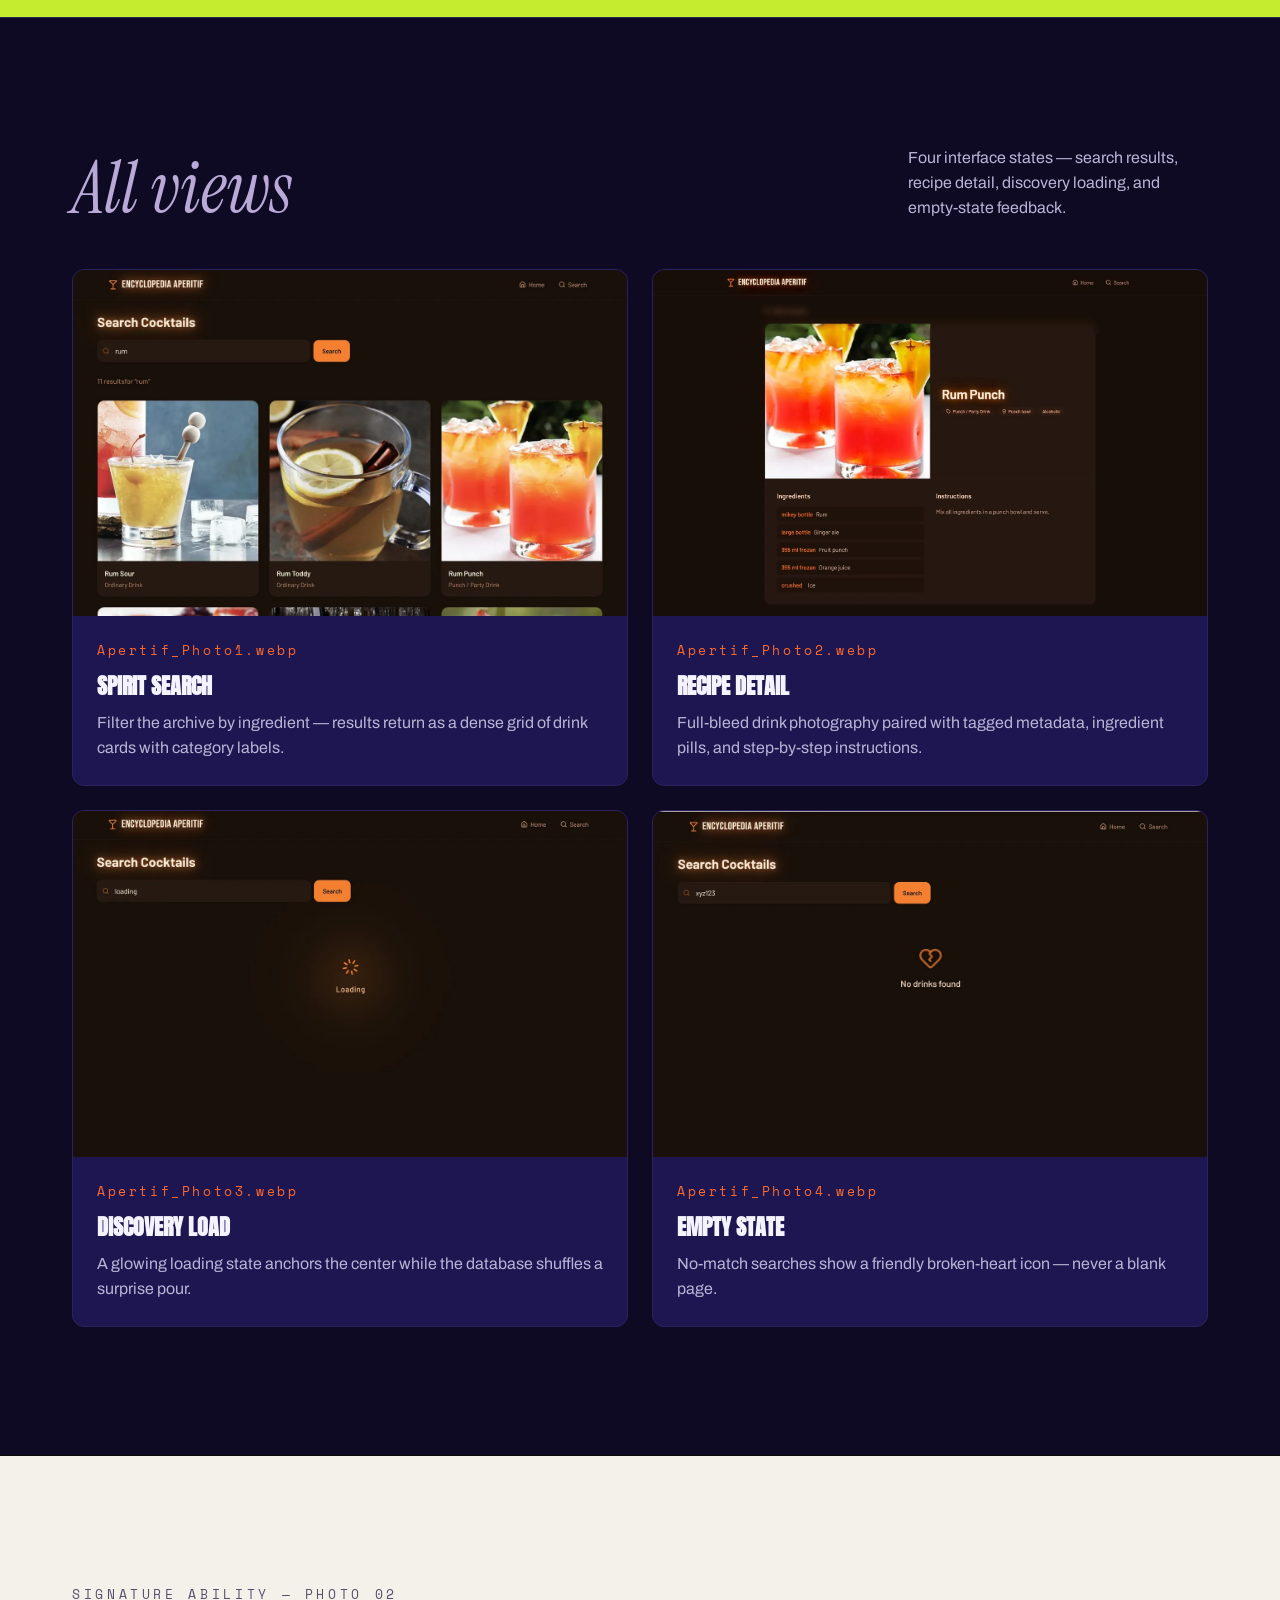
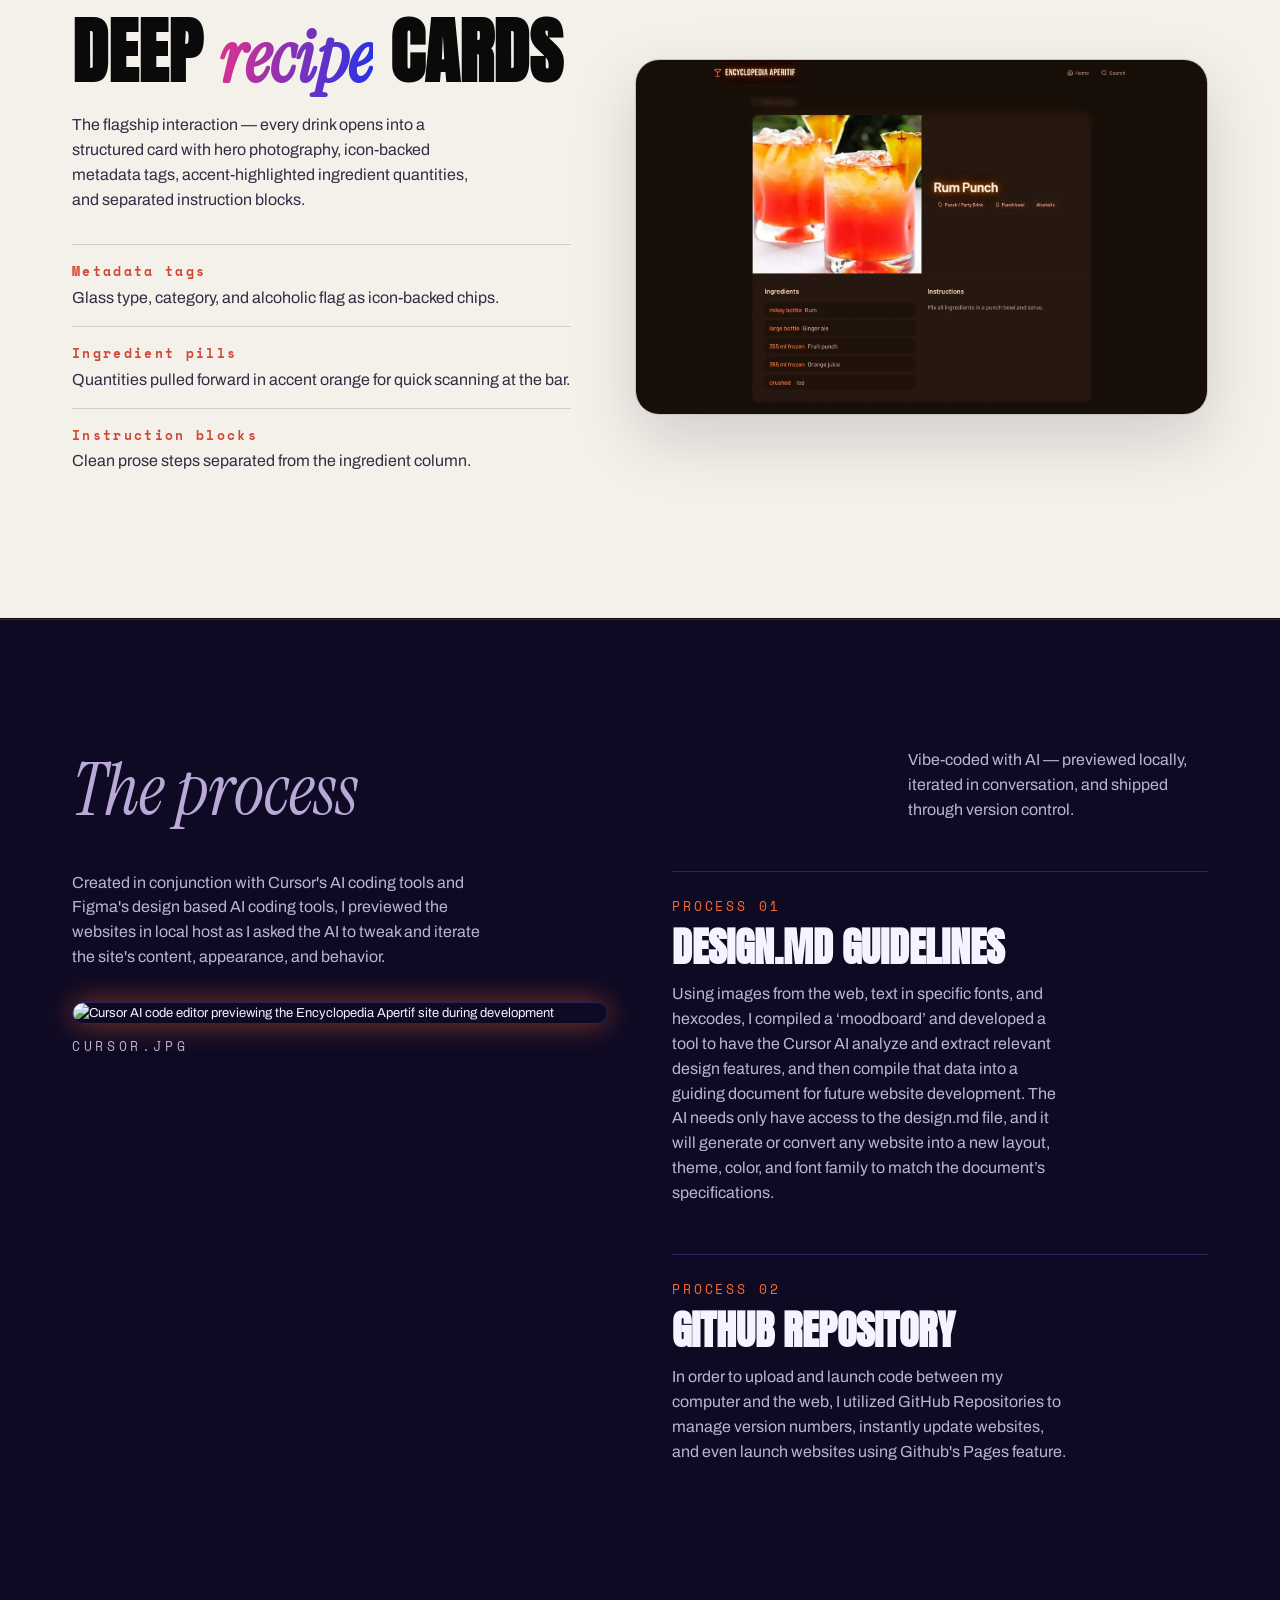
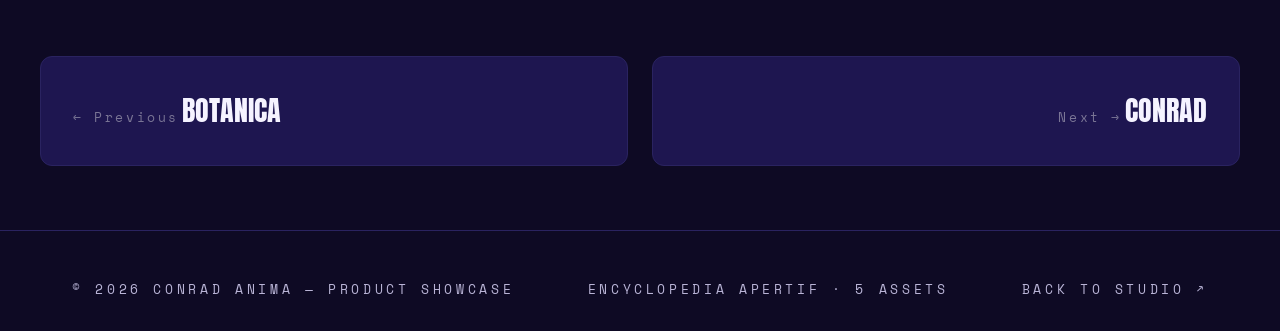
==== commit f52753ee: "professor advice update" ====
--- a/product-apertif.html
+++ b/product-apertif.html
@@ -53,11 +53,8 @@
       <p class="lede">A dark, glowing cocktail encyclopedia — search by spirit, browse featured pours, and open full recipe cards with ingredients, instructions, and metadata tags.</p>
       <div class="meta-row">
         <span class="meta-pill">Platform — Web</span>
-        <span class="meta-pill">5 Screens</span>
+        <span class="meta-pill">API Database</span>
         <span class="meta-pill">Year — 2026</span>
-      </div>
-      <div class="image-index">
-        <span>Home ×1</span><span>Views ×4</span>
       </div>
     </div>
     <div style="text-align:right">
@@ -71,7 +68,7 @@
         <span class="hero-badge-inner">Click<br>here!</span>
       </a>
       <div class="label">Client Brief</div>
-      <p style="color:var(--text-2);font-size:14px;margin-top:var(--sp-3);max-width:36ch;margin-left:auto">
+      <p style="color:var(--text-2);font-size:16px;margin-top:var(--sp-3);max-width:36ch;margin-left:auto">
         Warm orange glow on deep brown. Editorial cocktail cards with a bar-at-midnight atmosphere.
       </p>
     </div>
@@ -161,6 +158,38 @@
   </div>
 </section>
 
+<section class="process">
+  <div class="wrap">
+    <div class="sec-head">
+      <h2>The <em>process</em></h2>
+      <p class="aside">Vibe-coded with AI — previewed locally, iterated in conversation, and shipped through version control.</p>
+    </div>
+    <div class="process-grid">
+      <div class="process-lead">
+        <p>Created in conjunction with Cursor's AI coding tools and Figma's design based AI coding tools, I previewed the websites in local host as I asked the AI to tweak and iterate the site's content, appearance, and behavior.</p>
+        <figure class="process-figure">
+          <div class="frame-dark">
+            <img src="Cursor.jpg" alt="Cursor AI code editor previewing the Encyclopedia Apertif site during development" />
+          </div>
+          <span class="label">Cursor.jpg</span>
+        </figure>
+      </div>
+      <div class="process-notes">
+        <article class="process-note">
+          <span class="process-num">Process 01</span>
+          <h3>Design.md Guidelines</h3>
+          <p>Using images from the web, text in specific fonts, and hexcodes, I compiled a &lsquo;moodboard&rsquo; and developed a tool to have the Cursor AI analyze and extract relevant design features, and then compile that data into a guiding document for future website development. The AI needs only have access to the design.md file, and it will generate or convert any website into a new layout, theme, color, and font family to match the document&rsquo;s specifications.</p>
+        </article>
+        <article class="process-note">
+          <span class="process-num">Process 02</span>
+          <h3>GitHub Repository</h3>
+          <p>In order to upload and launch code between my computer and the web, I utilized GitHub Repositories to manage version numbers, instantly update websites, and even launch websites using Github's Pages feature.</p>
+        </article>
+      </div>
+    </div>
+  </div>
+</section>
+
 <section class="wrap product-nav">
   <a href="product-botanica.html">
     <span class="dir">← Previous</span>
--- a/product.css
+++ b/product.css
@@ -30,6 +30,9 @@
   --f-cond: "Anton", "Archivo", sans-serif;
   --f-ui: "Archivo", system-ui, sans-serif;
   --f-mono: "Space Mono", ui-monospace, monospace;
+  --text-min: 13px;
+  --text-desc: 16px;
+  --text-tag: 13px;
   --product-accent: var(--accent);
   --product-glow: 0 0 28px rgba(255,106,44,.45);
   --hero-tint: rgba(30,51,230,.18);
@@ -39,7 +42,7 @@
 html { scroll-behavior: smooth; }
 body {
   background: var(--bg); color: var(--text);
-  font-family: var(--f-ui); line-height: 1.55;
+  font-family: var(--f-ui); font-size: var(--text-min); line-height: 1.55;
   overflow-x: hidden; -webkit-font-smoothing: antialiased;
 }
 
@@ -66,7 +69,7 @@
 @keyframes spin { to { transform: rotate(360deg); } }
 
 .label {
-  font-family: var(--f-mono); font-size: 10px; letter-spacing: .28em;
+  font-family: var(--f-mono); font-size: var(--text-tag); letter-spacing: .28em;
   text-transform: uppercase; color: var(--text-2);
 }
 .wrap { max-width: 1200px; margin: 0 auto; padding: 0 var(--sp-8); }
@@ -86,7 +89,7 @@
 .brand span { color: var(--highlight); }
 .nav-links { display: flex; gap: var(--sp-6); flex-wrap: wrap; }
 .nav-links a {
-  font-family: var(--f-mono); font-size: 10px; letter-spacing: .18em;
+  font-family: var(--f-mono); font-size: var(--text-tag); letter-spacing: .18em;
   text-transform: uppercase; color: var(--text-2); text-decoration: none;
   transition: color var(--fast) var(--ease);
 }
@@ -94,7 +97,7 @@
 @media (max-width: 820px) { .nav-links { display: none; } }
 
 .btn {
-  font-family: var(--f-mono); font-size: 11px; letter-spacing: .2em;
+  font-family: var(--f-mono); font-size: var(--text-min); letter-spacing: .2em;
   text-transform: uppercase; font-weight: 700;
   padding: 12px 24px; border-radius: var(--r-full);
   border: 1px solid transparent; cursor: pointer; text-decoration: none;
@@ -165,7 +168,7 @@
   animation: spin 20s linear infinite; pointer-events: none;
 }
 .hero-badge-ring text {
-  font-family: var(--f-mono); font-size: 8px; letter-spacing: .24em;
+  font-family: var(--f-mono); font-size: var(--text-tag); letter-spacing: .24em;
   fill: var(--product-accent); text-transform: uppercase;
 }
 .hero-badge-inner {
@@ -185,12 +188,12 @@
 @media (max-width: 900px) {
   .hero-badge { width: 176px; height: 176px; margin: var(--sp-8) auto; }
   .hero-badge-inner { font-size: 22px; }
-  .hero-badge-ring text { font-size: 8px; }
+  .hero-badge-ring text { font-size: var(--text-tag); }
 }
 
 .kicker {
   display: inline-flex; align-items: center; gap: var(--sp-2);
-  font-family: var(--f-mono); font-size: 10px; letter-spacing: .3em;
+  font-family: var(--f-mono); font-size: var(--text-tag); letter-spacing: .3em;
   text-transform: uppercase; color: var(--product-accent);
   border: 1px solid var(--border-strong); border-radius: var(--r-full);
   padding: 5px 14px; margin-bottom: var(--sp-6);
@@ -214,10 +217,10 @@
   -webkit-background-clip: text; background-clip: text; color: transparent;
   filter: drop-shadow(0 4px 24px rgba(230,49,138,.3));
 }
-.product-hero .lede { color: var(--text-2); font-size: 17px; max-width: 42ch; margin-top: var(--sp-6); }
+.product-hero .lede { color: var(--text-2); font-size: var(--text-desc); max-width: 42ch; margin-top: var(--sp-6); }
 .meta-row { display: flex; flex-wrap: wrap; gap: var(--sp-3); margin-top: var(--sp-8); }
 .meta-pill {
-  font-family: var(--f-mono); font-size: 9px; letter-spacing: .22em;
+  font-family: var(--f-mono); font-size: var(--text-tag); letter-spacing: .22em;
   text-transform: uppercase; padding: 6px 12px;
   border: 1px solid var(--border); border-radius: var(--r-full); color: var(--text-2);
 }
@@ -225,7 +228,7 @@
 .vtext {
   position: absolute; z-index: 3; top: 50%;
   writing-mode: vertical-rl; transform: translateY(-50%);
-  font-family: var(--f-mono); font-size: 10px; letter-spacing: .45em;
+  font-family: var(--f-mono); font-size: var(--text-min); letter-spacing: .45em;
   text-transform: uppercase; color: var(--text-muted);
 }
 .vtext.left { left: 10px; }
@@ -239,10 +242,12 @@
   gap: var(--sp-8); margin-bottom: var(--sp-8); flex-wrap: wrap;
 }
 .showcase-head h2 {
-  font-family: var(--f-cond); font-size: clamp(32px, 5vw, 56px);
-  text-transform: uppercase; line-height: .92;
-}
-.showcase-head h2 em { font-family: var(--f-display); font-style: italic; color: var(--lavender); font-weight: 400; }
+  font-family: var(--f-display); font-style: italic; font-weight: 400;
+  font-size: clamp(36px, 6vw, 72px);
+  line-height: .9;
+  color: var(--lavender);
+}
+.showcase-head h2 em { color: inherit; }
 
 .showcase-frame-wrap {
   display: flex; flex-direction: column; align-items: flex-start; gap: var(--sp-4);
@@ -286,11 +291,13 @@
   gap: var(--sp-8); margin-bottom: var(--sp-12); flex-wrap: wrap;
 }
 .sec-head h2 {
-  font-family: var(--f-cond); font-size: clamp(36px, 6vw, 72px);
-  line-height: .9; text-transform: uppercase; max-width: 14ch;
-}
-.sec-head h2 em { font-family: var(--f-display); font-style: italic; color: var(--lavender); font-weight: 400; }
-.sec-head .aside { max-width: 300px; color: var(--text-2); font-size: 14px; }
+  font-family: var(--f-display); font-style: italic; font-weight: 400;
+  font-size: clamp(36px, 6vw, 72px);
+  line-height: .9; max-width: 14ch;
+  color: var(--lavender);
+}
+.sec-head h2 em { color: inherit; }
+.sec-head .aside { max-width: 300px; color: var(--text-2); font-size: var(--text-desc); }
 
 .gallery-grid {
   display: grid; grid-template-columns: repeat(3, 1fr); gap: var(--sp-6);
@@ -305,9 +312,12 @@
 .shot:hover { transform: translateY(-4px); border-color: var(--primary); box-shadow: var(--glow); }
 .shot img { width: 100%; display: block; aspect-ratio: 16/10; object-fit: cover; object-position: top; }
 .shot-body { padding: var(--sp-6); position: relative; z-index: 1; }
-.shot-num { font-family: var(--f-mono); font-size: 10px; letter-spacing: .2em; color: var(--product-accent); }
-.shot h3 { font-family: var(--f-cond); font-size: 22px; text-transform: uppercase; margin: var(--sp-2) 0 var(--sp-2); }
-.shot p { font-size: 13px; color: var(--text-2); }
+.shot-num { font-family: var(--f-mono); font-size: var(--text-min); letter-spacing: .2em; color: var(--product-accent); }
+.shot h3 {
+  font-family: var(--f-cond); font-size: 22px; text-transform: uppercase;
+  margin: var(--sp-2) 0 var(--sp-2); color: var(--text);
+}
+.shot p { font-size: var(--text-desc); color: var(--text-2); }
 
 /* ============ FEATURE SPOTLIGHT ============ */
 .feature {
@@ -332,14 +342,14 @@
   background: linear-gradient(100deg, var(--secondary), var(--primary));
   -webkit-background-clip: text; background-clip: text; color: transparent;
 }
-.feature p { margin-top: var(--sp-6); font-size: 16px; color: #322d45; max-width: 44ch; }
+.feature p { margin-top: var(--sp-6); font-size: var(--text-desc); color: #322d45; max-width: 44ch; }
 .feature-list { margin-top: var(--sp-8); list-style: none; }
 .feature-list li {
   border-top: 1px solid rgba(10,10,10,.15); padding: var(--sp-4) 0;
-  font-size: 14px; color: #322d45;
+  font-size: var(--text-desc); color: #322d45;
 }
 .feature-list li b {
-  display: block; font-family: var(--f-mono); font-size: 10px;
+  display: block; font-family: var(--f-mono); font-size: var(--text-tag);
   letter-spacing: .18em; color: var(--signal); margin-bottom: 4px;
 }
 
@@ -370,16 +380,18 @@
 .feature-block .feature-copy h3 {
   font-family: var(--f-cond); font-size: clamp(28px, 4vw, 48px);
   text-transform: uppercase; line-height: .92; margin: var(--sp-4) 0 var(--sp-4);
+  color: var(--text);
 }
 .feature-block .feature-copy h3 em {
-  font-family: var(--f-display); font-style: italic; text-transform: none; color: var(--lavender);
-}
-.feature-block .feature-copy p { color: var(--text-2); font-size: 15px; max-width: 42ch; }
+  font-family: inherit; font-style: normal; font-weight: inherit;
+  text-transform: uppercase; color: inherit;
+}
+.feature-block .feature-copy p { color: var(--text-2); font-size: var(--text-desc); max-width: 42ch; }
 /* feature-list on a dark canvas — keep detail text readable (soft lavender) */
 .features-dark .feature-list li { color: var(--text-2); border-top-color: var(--border); }
-.features-dark .feature-list li b { font-size: 13px; }
+.features-dark .feature-list li b { font-size: var(--text-tag); }
 .feature-block .feature-num {
-  font-family: var(--f-mono); font-size: 10px; letter-spacing: .22em;
+  font-family: var(--f-mono); font-size: var(--text-min); letter-spacing: .22em;
   color: var(--product-accent);
 }
 .feature-block .frame-dark {
@@ -405,14 +417,45 @@
 /* full-page captures — show the whole screenshot uncropped */
 .shot--full img { aspect-ratio: auto; height: auto; object-fit: contain; background: var(--surface); }
 
-.image-index {
-  display: flex; flex-wrap: wrap; gap: var(--sp-2); margin-top: var(--sp-8);
-}
-.image-index span {
-  font-family: var(--f-mono); font-size: 8px; letter-spacing: .12em;
-  text-transform: uppercase; padding: 4px 8px;
-  border: 1px solid var(--border); border-radius: var(--r-full); color: var(--text-muted);
-}
+/* ============ PROCESS ============ */
+.process {
+  padding: var(--sp-32) 0;
+  border-top: 1px solid var(--border);
+}
+.process-grid {
+  display: grid; grid-template-columns: 1fr 1fr; gap: var(--sp-16);
+  align-items: start;
+}
+@media (max-width: 900px) { .process-grid { grid-template-columns: 1fr; gap: var(--sp-12); } }
+.process-lead p {
+  color: var(--text-2); font-size: var(--text-desc); max-width: 46ch;
+}
+.process-figure { margin-top: var(--sp-8); }
+.process-figure .frame-dark {
+  border: 1px solid var(--border); border-radius: var(--r-xl); overflow: hidden;
+  box-shadow: var(--product-glow);
+}
+.process-figure .frame-dark img { width: 100%; display: block; }
+.process-figure .label { display: inline-block; margin-top: var(--sp-3); }
+.process-notes { display: flex; flex-direction: column; gap: var(--sp-12); }
+.process-note { border-top: 1px solid var(--border); padding-top: var(--sp-6); }
+.process-note .process-num {
+  font-family: var(--f-mono); font-size: var(--text-min); letter-spacing: .22em;
+  text-transform: uppercase; color: var(--product-accent);
+}
+.process-note h3 {
+  font-family: var(--f-cond); font-size: clamp(24px, 3.4vw, 40px);
+  text-transform: uppercase; line-height: .94;
+  margin: var(--sp-3) 0 var(--sp-4); color: var(--text);
+}
+.process-note h3 em {
+  font-family: inherit; font-style: normal; font-weight: inherit;
+  text-transform: uppercase; color: inherit;
+}
+.process-note p { color: var(--text-2); font-size: var(--text-desc); max-width: 44ch; }
+/* text-only process step — full width, no image column */
+.process .feature-block.process-solo { grid-template-columns: 1fr; }
+.process .feature-block.process-solo .feature-copy p { max-width: 70ch; }
 
 /* ============ PRODUCT NAV FOOTER ============ */
 .product-nav {
@@ -427,7 +470,7 @@
   transition: border-color var(--fast), transform var(--medium);
 }
 .product-nav a:hover { border-color: var(--primary); transform: translateY(-3px); }
-.product-nav .dir { font-family: var(--f-mono); font-size: 10px; letter-spacing: .2em; color: var(--text-muted); }
+.product-nav .dir { font-family: var(--f-mono); font-size: var(--text-min); letter-spacing: .2em; color: var(--text-muted); }
 .product-nav .name { font-family: var(--f-cond); font-size: 28px; text-transform: uppercase; margin-top: var(--sp-2); }
 
 footer {
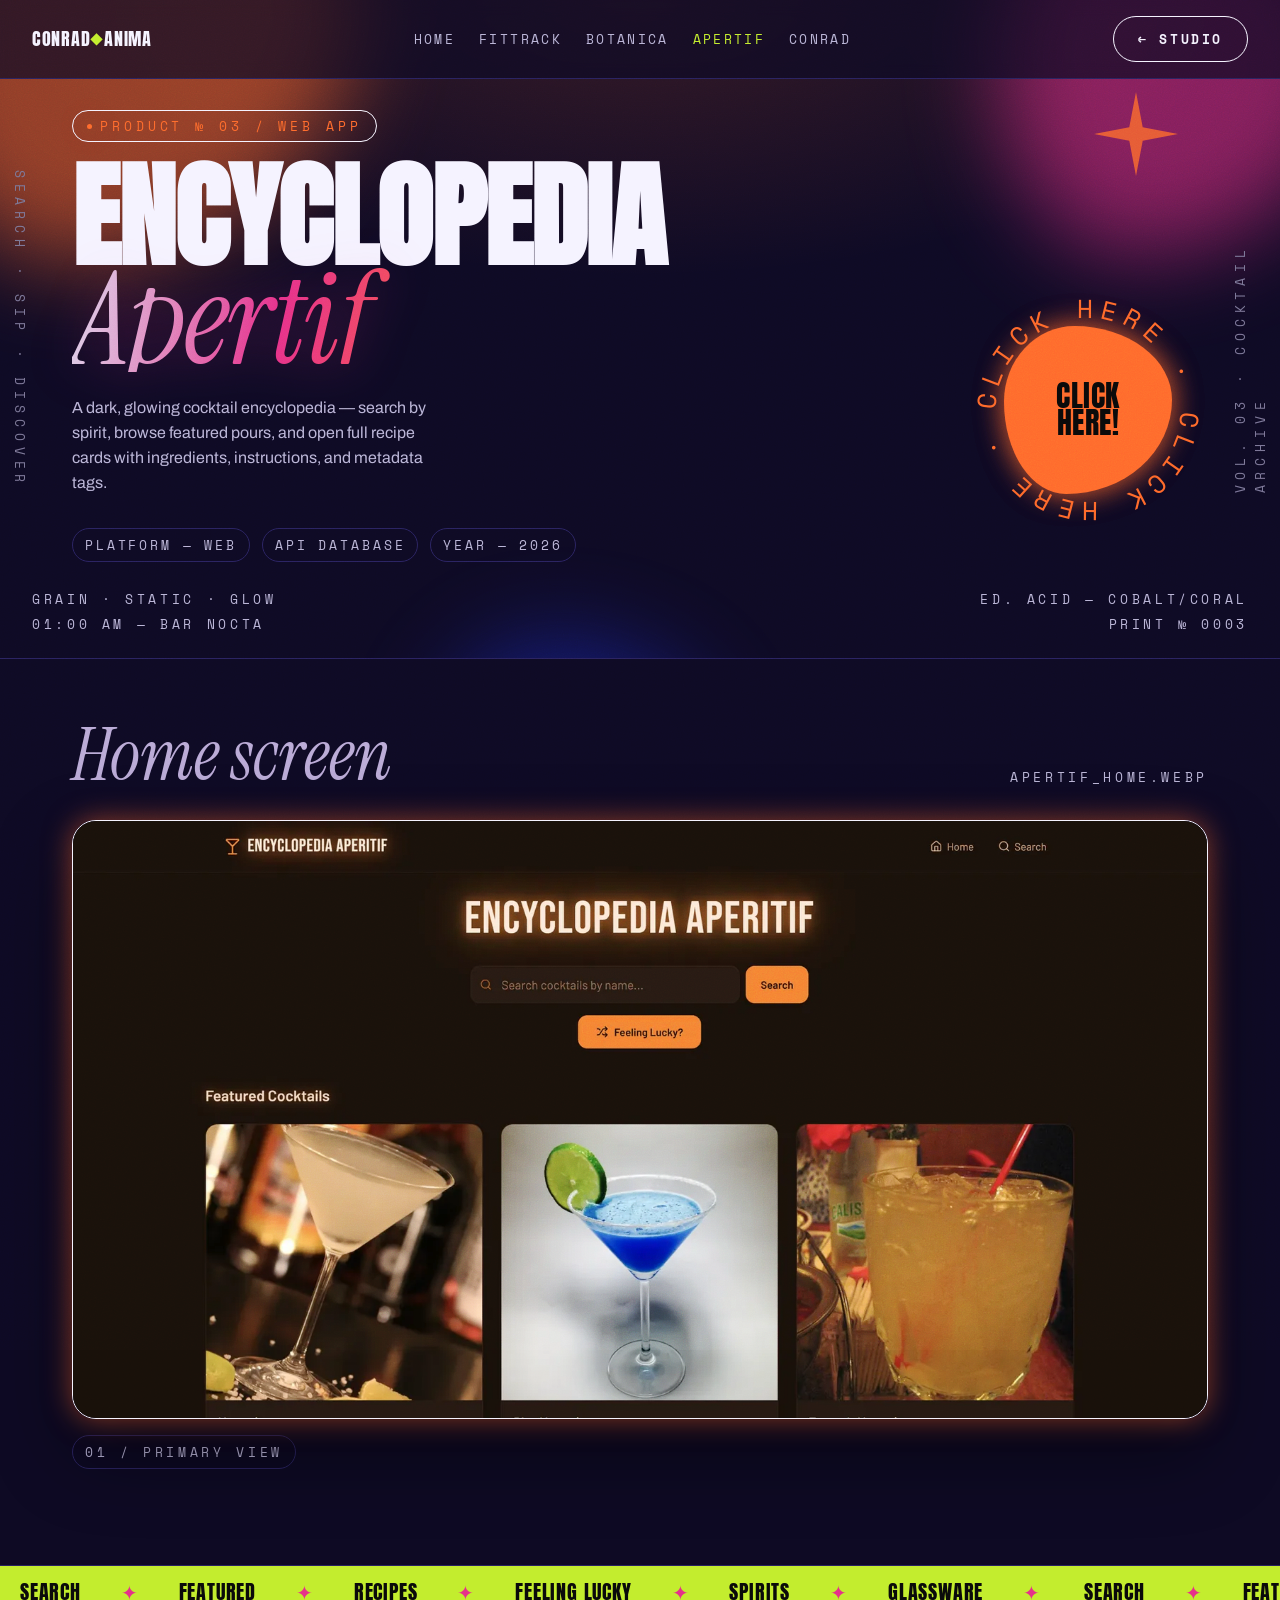
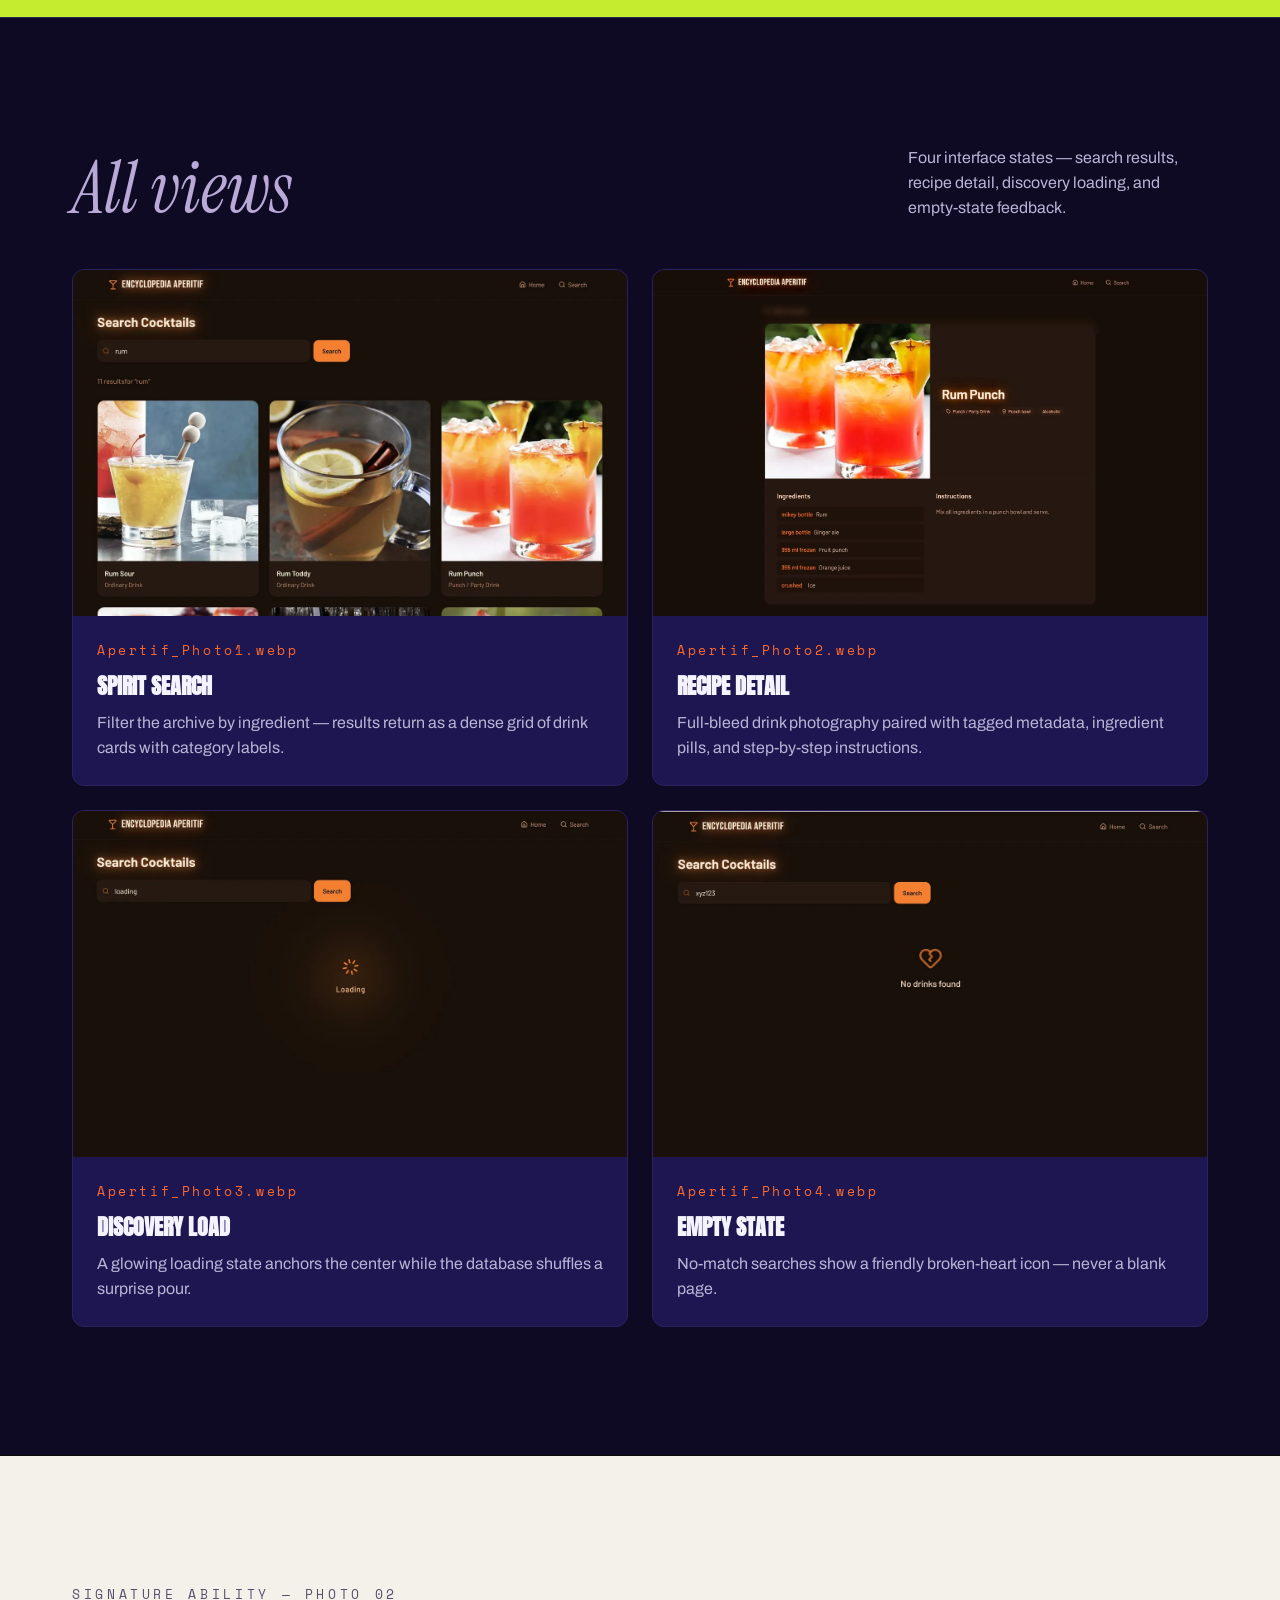
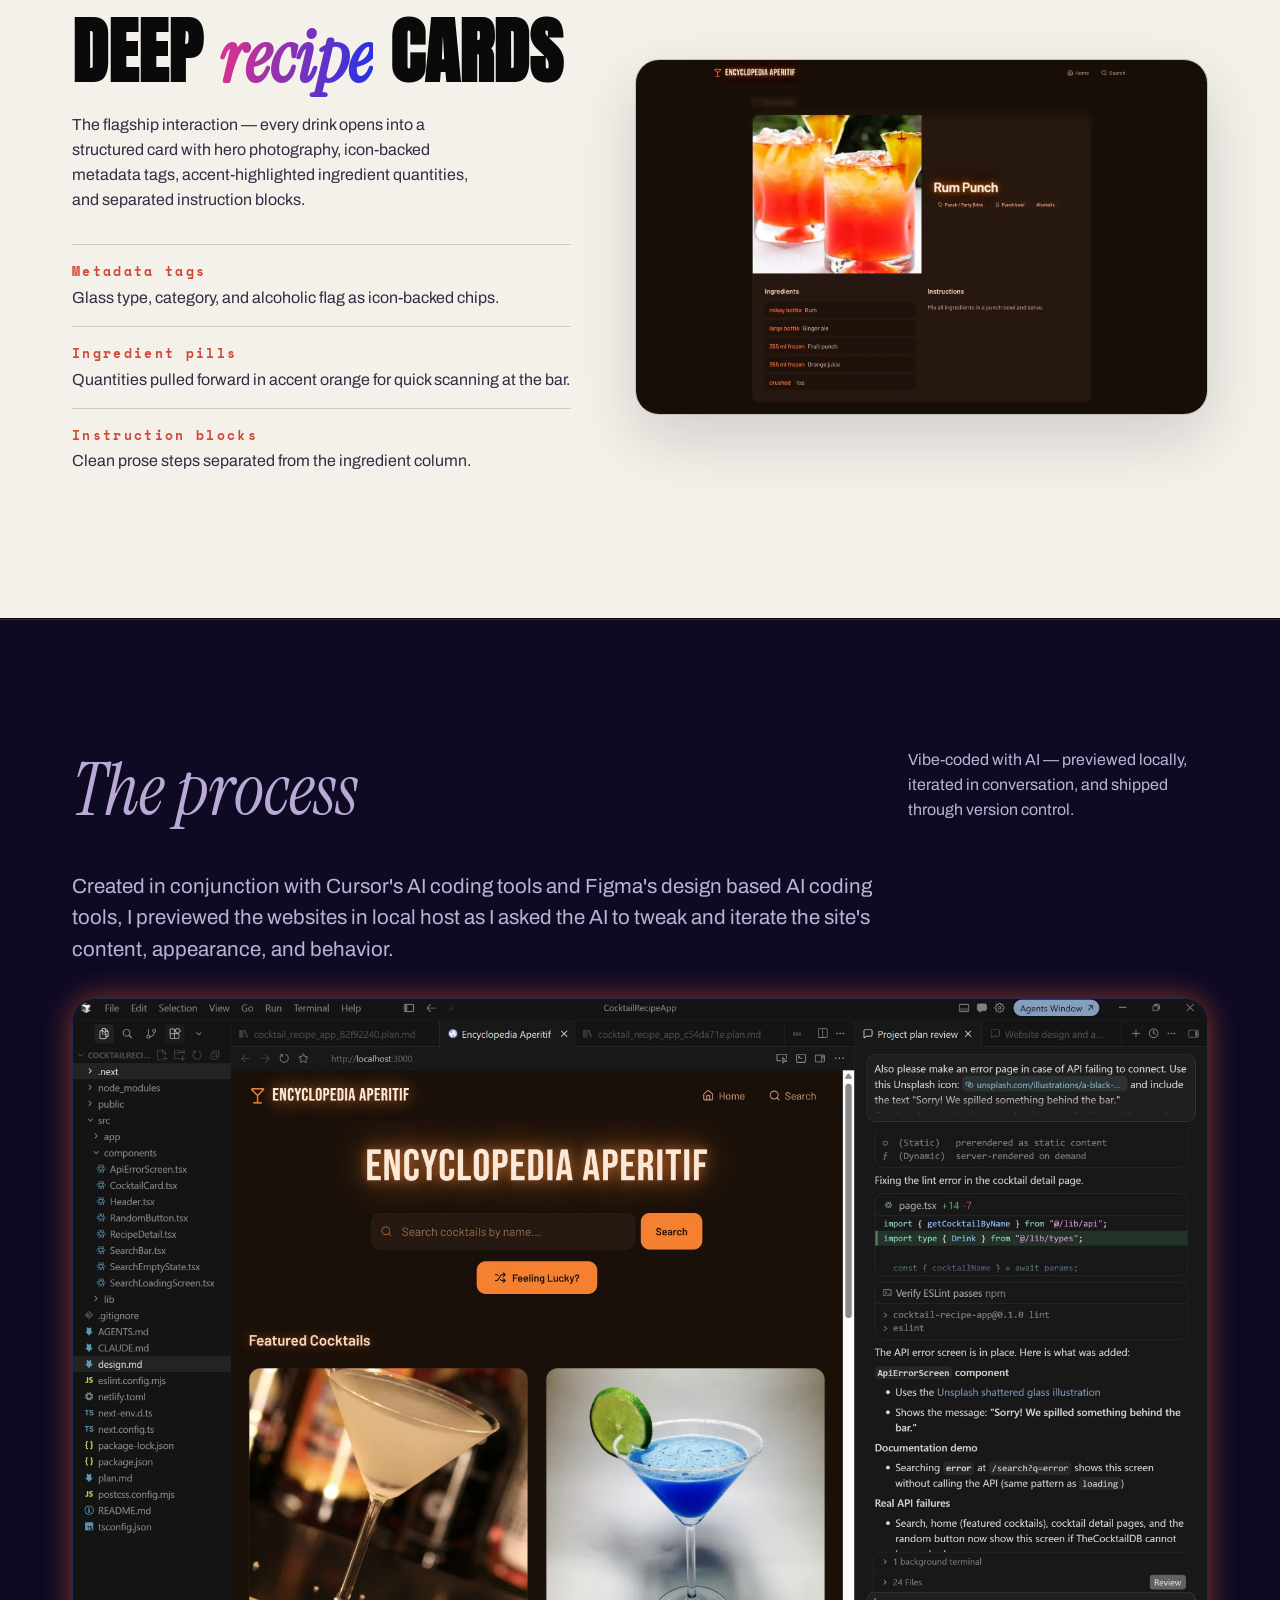
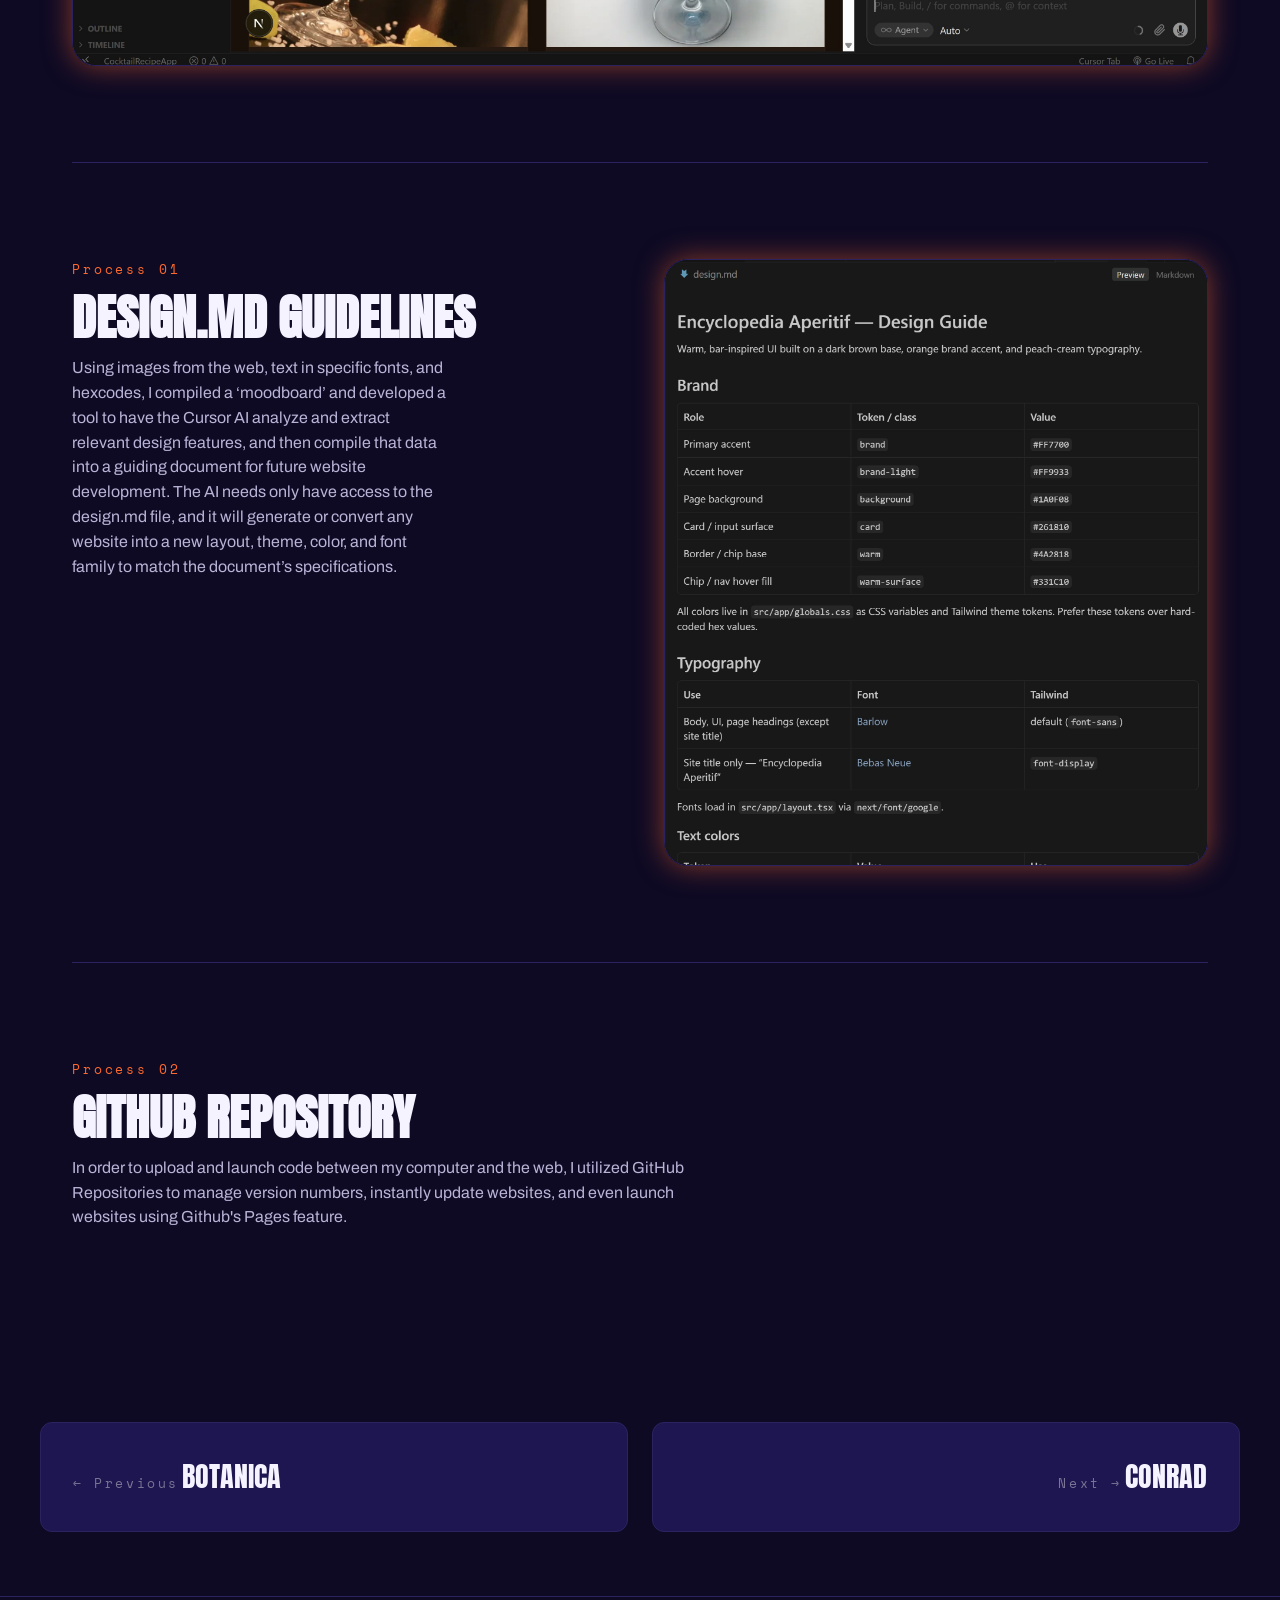
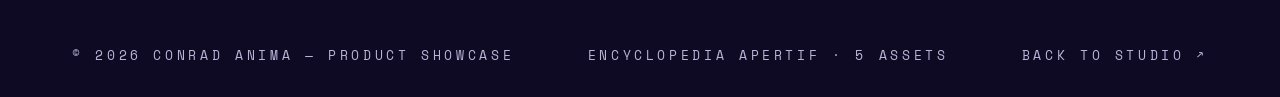
==== commit 06ef78c8: "prof suggestions 2" ====
--- a/product-apertif.html
+++ b/product-apertif.html
@@ -67,10 +67,6 @@
         </svg>
         <span class="hero-badge-inner">Click<br>here!</span>
       </a>
-      <div class="label">Client Brief</div>
-      <p style="color:var(--text-2);font-size:16px;margin-top:var(--sp-3);max-width:36ch;margin-left:auto">
-        Warm orange glow on deep brown. Editorial cocktail cards with a bar-at-midnight atmosphere.
-      </p>
     </div>
   </div>
 </header>
@@ -164,28 +160,36 @@
       <h2>The <em>process</em></h2>
       <p class="aside">Vibe-coded with AI — previewed locally, iterated in conversation, and shipped through version control.</p>
     </div>
-    <div class="process-grid">
-      <div class="process-lead">
-        <p>Created in conjunction with Cursor's AI coding tools and Figma's design based AI coding tools, I previewed the websites in local host as I asked the AI to tweak and iterate the site's content, appearance, and behavior.</p>
-        <figure class="process-figure">
-          <div class="frame-dark">
-            <img src="Cursor.jpg" alt="Cursor AI code editor previewing the Encyclopedia Apertif site during development" />
-          </div>
-          <span class="label">Cursor.jpg</span>
-        </figure>
-      </div>
-      <div class="process-notes">
-        <article class="process-note">
-          <span class="process-num">Process 01</span>
+    <div class="feature-stack">
+
+      <article class="feature-block process-hero">
+        <div class="feature-copy">
+          <p>Created in conjunction with Cursor's AI coding tools and Figma's design based AI coding tools, I previewed the websites in local host as I asked the AI to tweak and iterate the site's content, appearance, and behavior.</p>
+        </div>
+        <div class="frame-dark">
+          <img src="Assets/Encyclopedia%20Apertif/apertif_cursor.jpg" alt="Cursor AI code editor previewing the Encyclopedia Apertif site during development" />
+        </div>
+      </article>
+
+      <article class="feature-block">
+        <div class="feature-copy">
+          <span class="feature-num">Process 01</span>
           <h3>Design.md Guidelines</h3>
           <p>Using images from the web, text in specific fonts, and hexcodes, I compiled a &lsquo;moodboard&rsquo; and developed a tool to have the Cursor AI analyze and extract relevant design features, and then compile that data into a guiding document for future website development. The AI needs only have access to the design.md file, and it will generate or convert any website into a new layout, theme, color, and font family to match the document&rsquo;s specifications.</p>
-        </article>
-        <article class="process-note">
-          <span class="process-num">Process 02</span>
+        </div>
+        <div class="frame-dark">
+          <img src="Assets/Encyclopedia%20Apertif/apertif_design.jpg" alt="Moodboard of web images, fonts, and hex codes used to generate the design.md guiding document" />
+        </div>
+      </article>
+
+      <article class="feature-block process-solo">
+        <div class="feature-copy">
+          <span class="feature-num">Process 02</span>
           <h3>GitHub Repository</h3>
           <p>In order to upload and launch code between my computer and the web, I utilized GitHub Repositories to manage version numbers, instantly update websites, and even launch websites using Github's Pages feature.</p>
-        </article>
-      </div>
+        </div>
+      </article>
+
     </div>
   </div>
 </section>
--- a/product.css
+++ b/product.css
@@ -422,40 +422,20 @@
   padding: var(--sp-32) 0;
   border-top: 1px solid var(--border);
 }
-.process-grid {
-  display: grid; grid-template-columns: 1fr 1fr; gap: var(--sp-16);
-  align-items: start;
-}
-@media (max-width: 900px) { .process-grid { grid-template-columns: 1fr; gap: var(--sp-12); } }
-.process-lead p {
-  color: var(--text-2); font-size: var(--text-desc); max-width: 46ch;
-}
-.process-figure { margin-top: var(--sp-8); }
-.process-figure .frame-dark {
-  border: 1px solid var(--border); border-radius: var(--r-xl); overflow: hidden;
-  box-shadow: var(--product-glow);
-}
-.process-figure .frame-dark img { width: 100%; display: block; }
-.process-figure .label { display: inline-block; margin-top: var(--sp-3); }
-.process-notes { display: flex; flex-direction: column; gap: var(--sp-12); }
-.process-note { border-top: 1px solid var(--border); padding-top: var(--sp-6); }
-.process-note .process-num {
-  font-family: var(--f-mono); font-size: var(--text-min); letter-spacing: .22em;
-  text-transform: uppercase; color: var(--product-accent);
-}
-.process-note h3 {
-  font-family: var(--f-cond); font-size: clamp(24px, 3.4vw, 40px);
-  text-transform: uppercase; line-height: .94;
-  margin: var(--sp-3) 0 var(--sp-4); color: var(--text);
-}
-.process-note h3 em {
-  font-family: inherit; font-style: normal; font-weight: inherit;
-  text-transform: uppercase; color: inherit;
-}
-.process-note p { color: var(--text-2); font-size: var(--text-desc); max-width: 44ch; }
 /* text-only process step — full width, no image column */
 .process .feature-block.process-solo { grid-template-columns: 1fr; }
 .process .feature-block.process-solo .feature-copy p { max-width: 70ch; }
+/* lead process step — image is the large focal point, copy sits above (desktop-first) */
+.process .feature-block.process-hero {
+  grid-template-columns: 1fr; gap: var(--sp-8);
+}
+.process .feature-block.process-hero .feature-copy p {
+  max-width: 68ch; font-size: clamp(18px, 1.6vw, 22px);
+}
+.process .feature-block.process-hero .frame-dark { width: 100%; }
+.process .feature-block.process-hero .frame-dark img {
+  width: 100%; max-height: 74vh; object-fit: cover;
+}
 
 /* ============ PRODUCT NAV FOOTER ============ */
 .product-nav {
